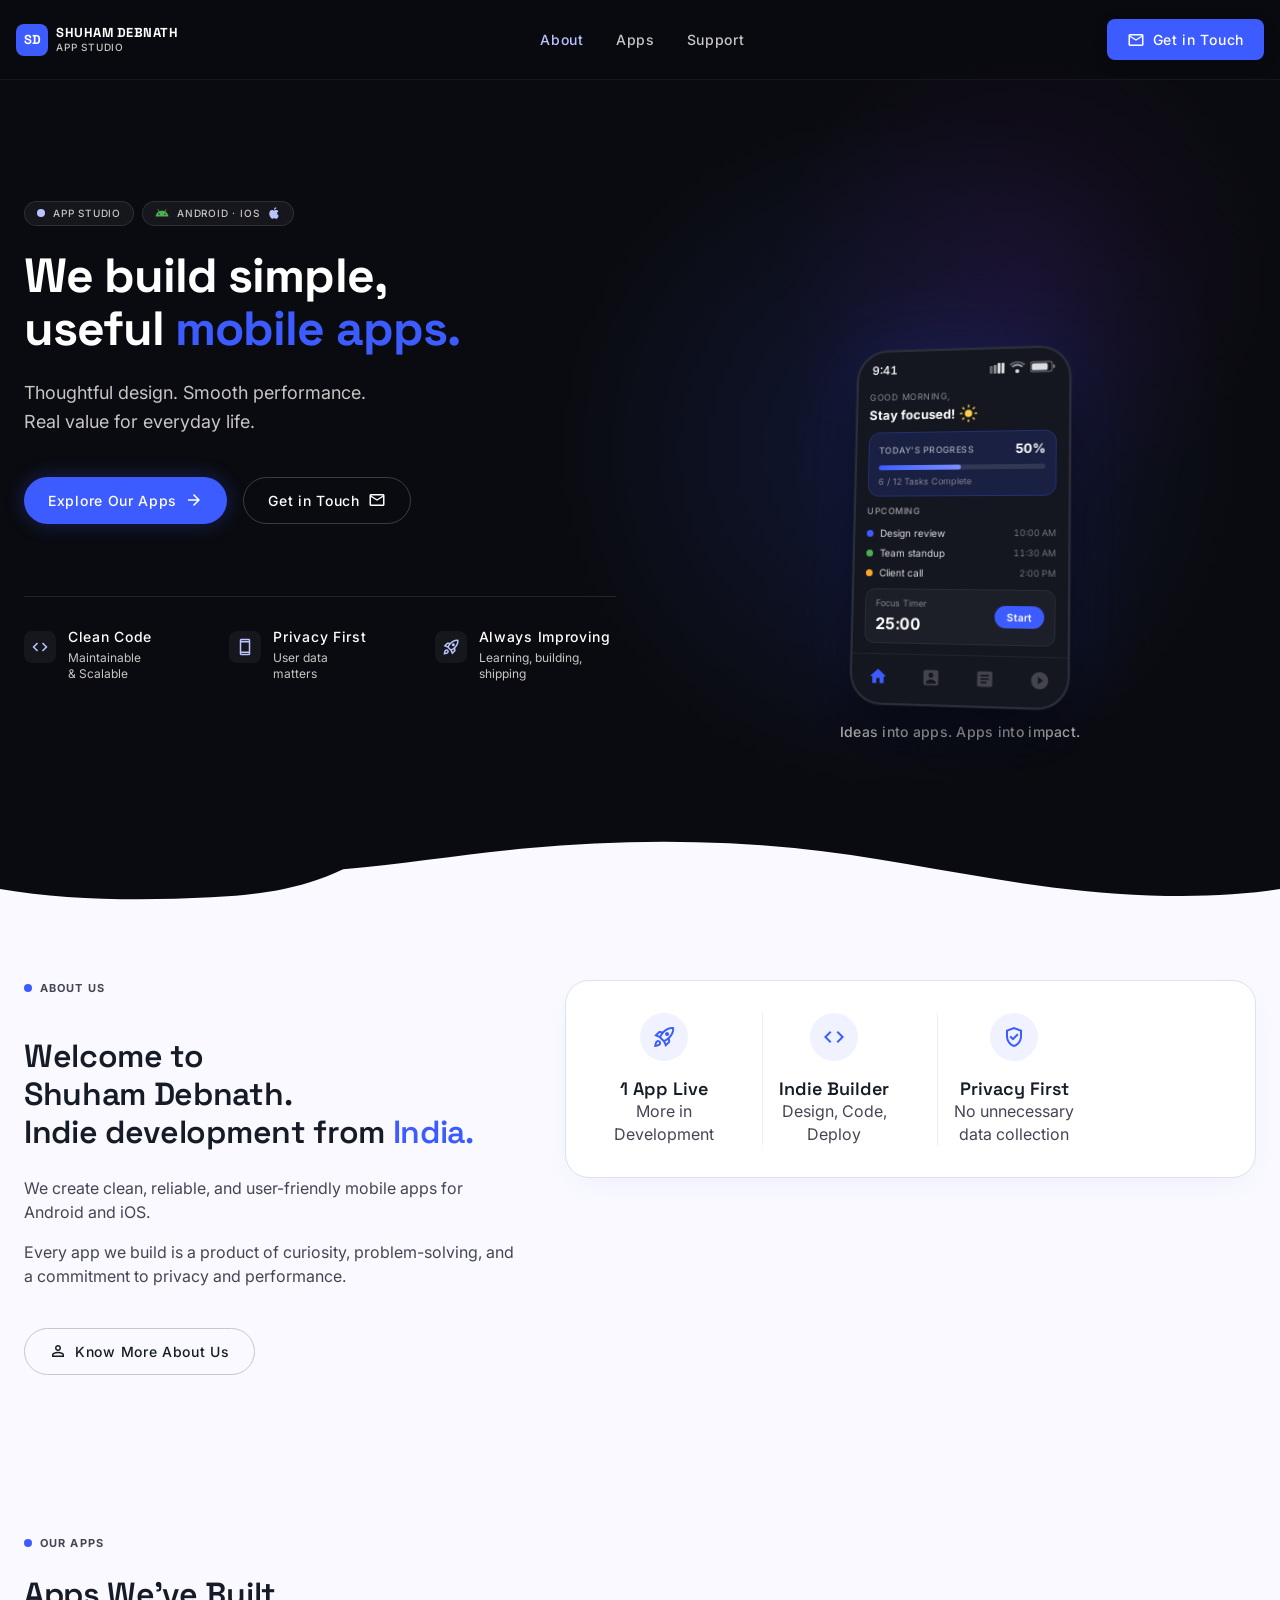
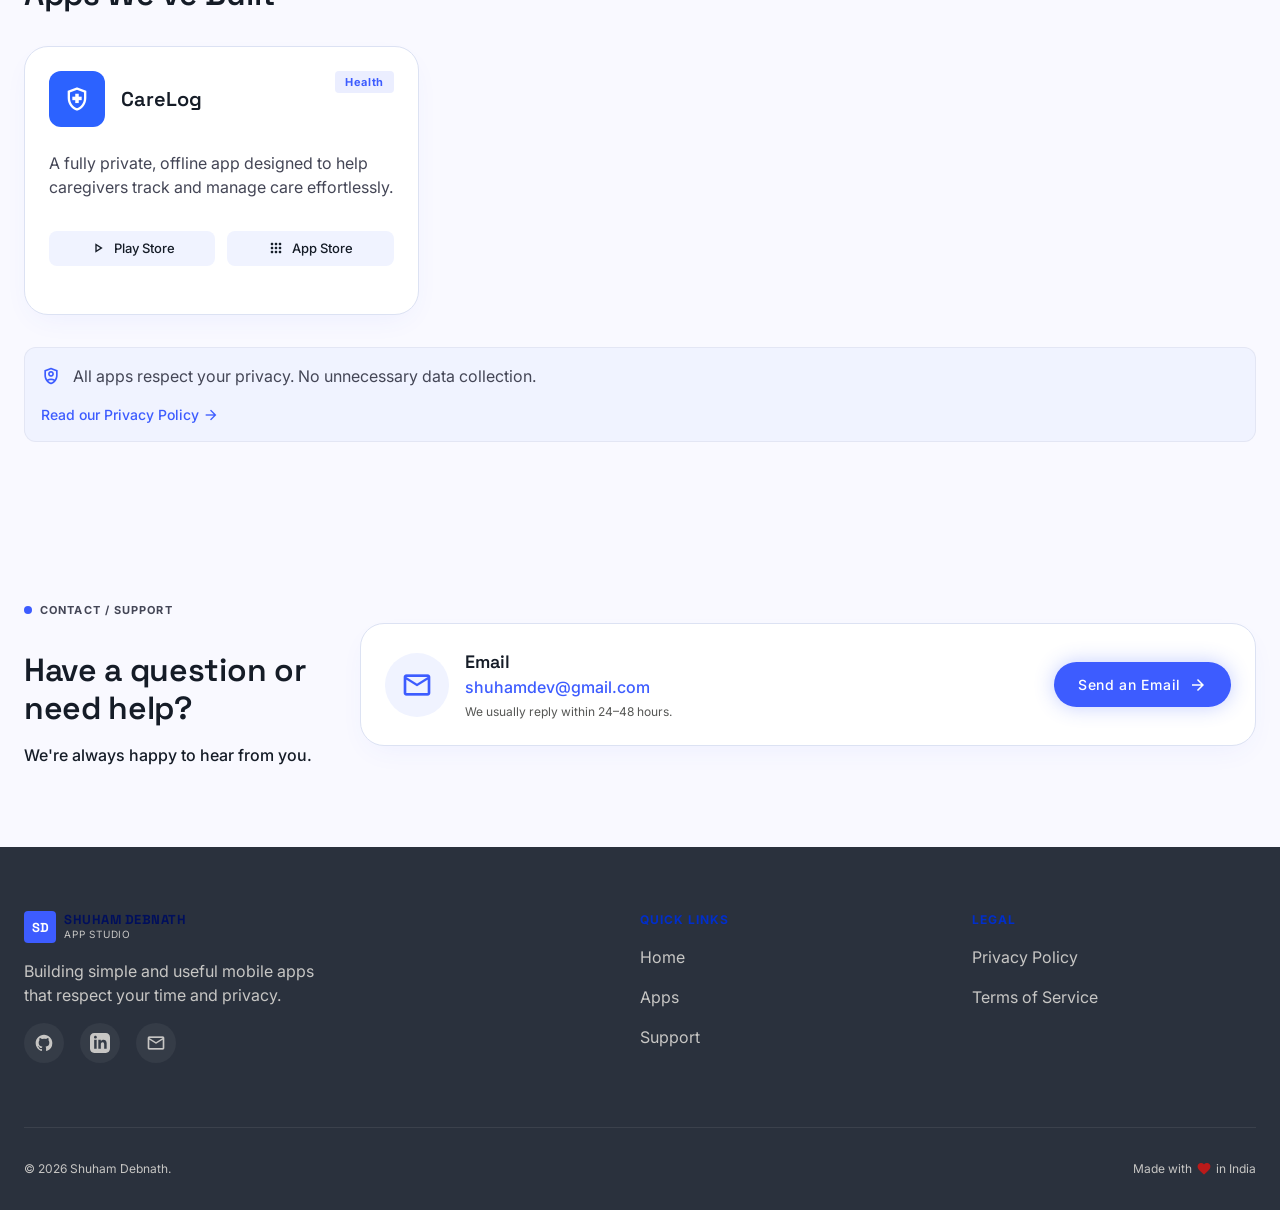
==== index.html @ 6821e61e "Complete portfolio rebuild with privacy and terms" ====
<!DOCTYPE html>
<html lang="en">
<head>
  <meta charset="UTF-8">
  <meta name="viewport" content="width=device-width, initial-scale=1.0">
  <title>Shuham Debnath — App Studio</title>
  <meta name="description" content="Shuham Debnath is an app development studio from India building simple, useful apps for Android and iOS. Privacy-first. Clean code.">
  <meta name="author" content="Shuham Debnath">
  <meta property="og:title" content="Shuham Debnath — App Studio">
  <meta property="og:description" content="Building simple, useful mobile apps that respect your time and privacy.">
  <meta property="og:type" content="website">
  <meta property="og:url" content="https://shuhamdebnath.in">
  <meta property="og:image" content="https://shuhamdebnath.in/assets/hero-phone.png">
  <meta name="theme-color" content="#0A0B10">
  <link rel="icon" type="image/svg+xml" href="favicon.svg">
  <link rel="stylesheet" href="styles.css">
</head>
<body>

  <!-- =====================================================
       TOP NAVIGATION
       ===================================================== -->
  <nav class="nav" id="site-nav" role="navigation" aria-label="Main navigation">
    <div class="nav__inner">

      <!-- Logo -->
      <a class="nav__logo" href="#" aria-label="Shuham Debnath – Home">
        <div class="nav__logo-badge" aria-hidden="true">SD</div>
        <div class="nav__logo-text">
          <span class="nav__logo-name">Shuham Debnath</span>
          <span class="nav__logo-role">App Studio</span>
        </div>
      </a>

      <!-- Desktop nav links -->
      <div class="nav__links" role="menubar">
        <a class="nav__link nav__link--active" href="#about" role="menuitem">About</a>
        <a class="nav__link" href="#apps" role="menuitem">Apps</a>
        <a class="nav__link" href="#contact" role="menuitem">Support</a>
      </div>

      <!-- Desktop CTA -->
      <a class="nav__cta" href="#contact" id="nav-cta">
        <span class="material-symbols-outlined" aria-hidden="true" style="font-size:18px;">mail</span>
        Get in Touch
      </a>

      <!-- Mobile hamburger -->
      <button class="nav__hamburger" id="hamburger-btn" aria-label="Open navigation menu" aria-expanded="false" aria-controls="mobile-nav">
        <span class="material-symbols-outlined" id="hamburger-icon" aria-hidden="true">menu</span>
      </button>

    </div>
  </nav>

  <!-- Mobile nav overlay -->
  <div class="mobile-nav" id="mobile-nav" role="dialog" aria-modal="true" aria-label="Mobile navigation">
    <a class="mobile-nav__link" href="#about" id="mnav-about">About</a>
    <a class="mobile-nav__link" href="#apps" id="mnav-apps">Apps</a>
    <a class="mobile-nav__link" href="#contact" id="mnav-support">Support</a>
    <a class="mobile-nav__cta" href="#contact" id="mnav-cta">Get in Touch</a>
  </div>


  <!-- =====================================================
       HERO SECTION
       ===================================================== -->
  <header class="hero" id="hero">
    <!-- Aurora background blobs -->
    <div class="hero__aurora" aria-hidden="true"></div>

    <div class="hero__inner container">

      <!-- Left: Text content -->
      <div class="hero__content fade-in-up">

        <!-- Badge pills -->
        <div class="hero__badges">
          <span class="hero__badge">
            <span class="hero__badge-dot" aria-hidden="true"></span>
            <span class="hero__badge-text">App Studio</span>
          </span>
          <span class="hero__badge">
            <span class="material-symbols-outlined" aria-hidden="true" style="font-size:14px; color:#4CAF50;">android</span>
            <span class="hero__badge-text">Android · iOS</span>
            <!-- Apple silhouette icon -->
            <svg aria-hidden="true" width="14" height="14" viewBox="0 0 24 24" fill="currentColor" style="color:var(--color-primary-fixed-dim); flex-shrink:0; display:block;">
              <path d="M18.71 19.5c-.83 1.24-1.71 2.45-3.05 2.47-1.34.03-1.77-.79-3.29-.79-1.53 0-2 .77-3.27.82-1.31.05-2.3-1.32-3.14-2.53C4.25 17 2.94 12.45 4.7 9.39c.87-1.52 2.43-2.48 4.12-2.51 1.28-.02 2.5.87 3.29.87.78 0 2.26-1.07 3.8-.91.65.03 2.47.26 3.64 1.98-.09.06-2.17 1.28-2.15 3.81.03 3.02 2.65 4.03 2.68 4.04-.03.07-.42 1.44-1.38 2.83M13 3.5c.73-.83 1.94-1.46 2.94-1.5.13 1.17-.34 2.35-1.04 3.19-.69.85-1.83 1.51-2.95 1.42-.15-1.15.41-2.35 1.05-3.11z"/>
            </svg>
          </span>
        </div>

        <!-- H1 -->
        <h1 class="hero__title">
          We build simple,<br>
          useful <span class="hero__title-accent">mobile apps.</span>
        </h1>

        <!-- Subtitle -->
        <p class="hero__subtitle">
          Thoughtful design. Smooth performance.<br>Real value for everyday life.
        </p>

        <!-- CTA buttons -->
        <div class="hero__ctas">
          <a class="btn btn-primary" href="#apps" id="hero-cta-apps">
            Explore Our Apps
            <span class="material-symbols-outlined" aria-hidden="true" style="font-size:18px;">arrow_forward</span>
          </a>
          <a class="btn btn-ghost" href="#contact" id="hero-cta-contact">
            Get in Touch
            <span class="material-symbols-outlined" aria-hidden="true" style="font-size:18px;">mail</span>
          </a>
        </div>

        <!-- Feature pills -->
        <div class="hero__features">
          <div class="hero__feature">
            <div class="hero__feature-icon" aria-hidden="true">
              <span class="material-symbols-outlined" style="font-size:18px;">code</span>
            </div>
            <div>
              <div class="hero__feature-label">Clean Code</div>
              <div class="hero__feature-desc">Maintainable<br>&amp; Scalable</div>
            </div>
          </div>
          <div class="hero__feature">
            <div class="hero__feature-icon" aria-hidden="true">
              <span class="material-symbols-outlined" style="font-size:18px;">smartphone</span>
            </div>
            <div>
              <div class="hero__feature-label">Privacy First</div>
              <div class="hero__feature-desc">User data<br>matters</div>
            </div>
          </div>
          <div class="hero__feature" aria-hidden="true" style="display:none;" id="feature-always-improving">
            <div class="hero__feature-icon">
              <span class="material-symbols-outlined" style="font-size:18px;">rocket_launch</span>
            </div>
            <div>
              <div class="hero__feature-label">Always Improving</div>
              <div class="hero__feature-desc">Learning, building,<br>shipping</div>
            </div>
          </div>
        </div>

      </div><!-- /hero__content -->

      <!-- Right: Phone mockup (HTML/CSS, no raster image) -->
      <div class="hero__visual fade-in-up" style="transition-delay:200ms;" aria-hidden="true">
        <div class="phone-frame" role="img" aria-label="App preview showing task tracking interface">
          <!-- Status bar -->
          <div class="phone-status">
            <span class="phone-status__time">9:41</span>
            <div class="phone-status__icons">
              <svg width="15" height="11" viewBox="0 0 15 11" fill="currentColor"><rect x="0" y="3" width="3" height="8" rx="1" opacity="0.4"/><rect x="4" y="2" width="3" height="9" rx="1" opacity="0.6"/><rect x="8" y="0" width="3" height="11" rx="1"/><rect x="12" y="0" width="3" height="11" rx="1"/></svg>
              <svg width="16" height="12" viewBox="0 0 16 12" fill="currentColor"><path d="M8 1.5C10.6 1.5 13 2.6 14.6 4.4L16 3C14 1.1 11.1 0 8 0S2 1.1 0 3l1.4 1.4C3 2.6 5.4 1.5 8 1.5z" opacity="0.4"/><path d="M8 4.5c1.7 0 3.2.7 4.3 1.8L13.7 5C12.2 3.5 10.2 2.5 8 2.5S3.8 3.5 2.3 5l1.4 1.3C4.8 5.2 6.3 4.5 8 4.5z" opacity="0.7"/><circle cx="8" cy="10" r="2"/></svg>
              <svg width="25" height="12" viewBox="0 0 25 12" fill="currentColor"><rect x="0" y="1" width="22" height="10" rx="2" stroke="currentColor" stroke-width="1" fill="none" opacity="0.5"/><rect x="1.5" y="2.5" width="16" height="7" rx="1.5" fill="currentColor"/><path d="M23 4v4a2 2 0 0 0 0-4z" opacity="0.5"/></svg>
            </div>
          </div>
          <!-- App content -->
          <div class="phone-content">
            <!-- Greeting -->
            <div class="phone-greeting">
              <span class="phone-greeting__sub">Good morning,</span>
              <div class="phone-greeting__main">
                <span>Stay focused!</span>
                <svg width="18" height="18" viewBox="0 0 24 24" fill="#FFD04B" aria-hidden="true"><circle cx="12" cy="12" r="5"/><path d="M12 1v2M12 21v2M4.22 4.22l1.42 1.42M18.36 18.36l1.42 1.42M1 12h2M21 12h2M4.22 19.78l1.42-1.42M18.36 5.64l1.42-1.42" stroke="#FFD04B" stroke-width="2" stroke-linecap="round"/></svg>
              </div>
            </div>
            <!-- Progress card -->
            <div class="phone-card">
              <div class="phone-card__row">
                <span class="phone-card__label">Today's Progress</span>
                <span class="phone-card__pct">50%</span>
              </div>
              <div class="phone-progress">
                <div class="phone-progress__fill"></div>
              </div>
              <div class="phone-card__sub">6 / 12 Tasks Complete</div>
            </div>
            <!-- Upcoming tasks -->
            <div class="phone-section-label">Upcoming</div>
            <div class="phone-tasks">
              <div class="phone-task">
                <span class="phone-task__dot" style="background:#3D5CFF;"></span>
                <span class="phone-task__name">Design review</span>
                <span class="phone-task__time">10:00 AM</span>
              </div>
              <div class="phone-task">
                <span class="phone-task__dot" style="background:#4CAF50;"></span>
                <span class="phone-task__name">Team standup</span>
                <span class="phone-task__time">11:30 AM</span>
              </div>
              <div class="phone-task">
                <span class="phone-task__dot" style="background:#FFA726;"></span>
                <span class="phone-task__name">Client call</span>
                <span class="phone-task__time">2:00 PM</span>
              </div>
            </div>
            <!-- Focus timer -->
            <div class="phone-timer">
              <div>
                <div class="phone-timer__label">Focus Timer</div>
                <div class="phone-timer__value">25:00</div>
              </div>
              <button class="phone-timer__btn" tabindex="-1">Start</button>
            </div>
          </div>
          <!-- Bottom nav -->
          <div class="phone-nav">
            <span class="phone-nav__icon phone-nav__icon--active">
              <svg width="20" height="20" viewBox="0 0 24 24" fill="currentColor"><path d="M10 20v-6h4v6h5v-8h3L12 3 2 12h3v8z"/></svg>
            </span>
            <span class="phone-nav__icon">
              <svg width="20" height="20" viewBox="0 0 24 24" fill="currentColor" opacity="0.5"><path d="M19 3H5a2 2 0 0 0-2 2v14a2 2 0 0 0 2 2h14a2 2 0 0 0 2-2V5a2 2 0 0 0-2-2zm-7 3a3 3 0 1 1 0 6 3 3 0 0 1 0-6zm6 13H6v-.75C6 16 9 14 12 14s6 2 6 3.25V19z"/></svg>
            </span>
            <span class="phone-nav__icon">
              <svg width="20" height="20" viewBox="0 0 24 24" fill="currentColor" opacity="0.5"><path d="M19 3H5c-1.1 0-2 .9-2 2v14c0 1.1.9 2 2 2h14c1.1 0 2-.9 2-2V5c0-1.1-.9-2-2-2zm-5 14H7v-2h7v2zm3-4H7v-2h10v2zm0-4H7V7h10v2z"/></svg>
            </span>
            <span class="phone-nav__icon">
              <svg width="20" height="20" viewBox="0 0 24 24" fill="currentColor" opacity="0.5"><path d="M12 2C6.48 2 2 6.48 2 12s4.48 10 10 10 10-4.48 10-10S17.52 2 12 2zm-2 14.5v-9l6 4.5-6 4.5z"/></svg>
            </span>
          </div>
        </div>
        <!-- Plain caption -->
        <p class="hero__caption">Ideas into apps. Apps into impact.</p>
      </div>

    </div><!-- /hero__inner -->

    <!-- Wave curve transition to main -->
    <div class="section-curve" aria-hidden="true">
      <svg preserveAspectRatio="none" viewBox="0 0 1200 120" xmlns="http://www.w3.org/2000/svg">
        <path class="shape-fill" d="M321.39,56.44c58-10.79,114.16-30.13,172-41.86,82.39-16.72,168.19-17.73,250.45-.39C823.78,31,906.67,72,985.66,92.83c70.05,18.48,146.53,26.09,214.34,3V120H0V95.8C59.71,118.08,130.83,119.93,197.87,112.5C238.45,108.06,279.7,98.92,321.39,56.44Z"/>
      </svg>
    </div>

  </header><!-- /hero -->


  <!-- =====================================================
       MAIN CONTENT
       ===================================================== -->
  <main>

    <!-- =================================================
         ABOUT SECTION
         ================================================= -->
    <section class="about section" id="about" aria-labelledby="about-heading">
      <div class="container">
        <div class="about__grid">

          <!-- Copy -->
          <div class="about__copy fade-in-up">
            <div class="section-label">
              <span class="section-label__dot" aria-hidden="true"></span>
              <span class="section-label__text">About Us</span>
            </div>
            <h2 class="about__title" id="about-heading">
              Welcome to<br>
              Shuham Debnath.<br>
              Indie development from <span class="about__title-accent">India.</span>
            </h2>
            <div class="about__body">
              <p>We create clean, reliable, and user-friendly mobile apps for Android and iOS.</p>
              <p>Every app we build is a product of curiosity, problem-solving, and a commitment to privacy and performance.</p>
            </div>
            <details class="about__more" id="about-learn-more">
              <summary class="btn btn-outline" style="width:fit-content; margin-top:var(--space-2); list-style:none; cursor:pointer;">
                <span class="material-symbols-outlined" aria-hidden="true" style="font-size:18px;">person</span>
                Know More About Us
              </summary>
              <div class="about__more-body">
                <p>We are a passionate team dedicated to building tools that make everyday life simpler and more organised. We take a privacy-first approach — every app we ship stores its data locally on your device unless there's a compelling reason to do otherwise.</p>
                <p>When we're not coding, we're exploring new app ideas, learning about design systems, and figuring out how to make complex things feel effortless. CareLog is our first published app, and it's just the start.</p>
              </div>
            </details>
          </div>

          <!-- Stats card -->
          <div class="fade-in-up" style="transition-delay:150ms;">
            <div class="stats-card">
              <div class="stats-grid fade-stagger">

                <div class="stat-item">
                  <div class="stat-icon">
                    <span class="material-symbols-outlined" aria-hidden="true" style="font-size:24px;">rocket_launch</span>
                  </div>
                  <div>
                    <div class="stat-title">1 App Live</div>
                    <div class="stat-desc">More in<br>Development</div>
                  </div>
                </div>

                <div class="stat-item">
                  <div class="stat-icon">
                    <span class="material-symbols-outlined" aria-hidden="true" style="font-size:24px;">code</span>
                  </div>
                  <div>
                    <div class="stat-title">Indie Builder</div>
                    <div class="stat-desc">Design, Code,<br>Deploy</div>
                  </div>
                </div>

                <div class="stat-item">
                  <div class="stat-icon">
                    <span class="material-symbols-outlined" aria-hidden="true" style="font-size:24px;">verified_user</span>
                  </div>
                  <div>
                    <div class="stat-title">Privacy First</div>
                    <div class="stat-desc">No unnecessary<br>data collection</div>
                  </div>
                </div>

              </div><!-- /stats-grid -->
            </div><!-- /stats-card -->
          </div>

        </div><!-- /about__grid -->
      </div>
    </section>


    <!-- =================================================
         APPS SECTION
         ================================================= -->
    <section class="apps section" id="apps" aria-labelledby="apps-heading">
      <div class="container">

        <div class="apps__header">
          <div class="section-label">
            <span class="section-label__dot" aria-hidden="true"></span>
            <span class="section-label__text">Our Apps</span>
          </div>
          <div class="apps__header-row">
            <h2 class="apps__title" id="apps-heading">Apps We've Built</h2>
          </div>
        </div>

        <!-- App cards grid -->
        <div class="apps__grid fade-stagger">

          <!-- App Card 1: CareLog -->
          <article class="app-card fade-in-up" id="card-carelog">
            <div class="app-card__header">
              <div class="app-card__identity">
                <div class="app-card__icon" style="background:#2C62FF;" aria-hidden="true">
                  <span class="material-symbols-outlined" style="font-size:28px;">health_and_safety</span>
                </div>
                <h3 class="app-card__name">CareLog</h3>
              </div>
              <span class="app-card__badge" style="background:rgba(61,92,255,0.10); color:var(--color-primary-container);">Health</span>
            </div>
            <p class="app-card__desc">
              A fully private, offline app designed to help caregivers track and manage care effortlessly.
            </p>
            <div class="app-card__stores">
              <a class="store-btn" id="carelog-playstore" href="https://play.google.com/store/apps/details?id=com.shuham.carelog" target="_blank" aria-label="CareLog on Play Store">
                <span class="material-symbols-outlined" aria-hidden="true" style="font-size:16px;">play_arrow</span>
                Play Store
              </a>
              <a class="store-btn" id="carelog-appstore" href="https://apps.apple.com/in/app/carelog-caregiver-tracker/id6770110574" target="_blank" aria-label="CareLog on App Store">
                <span class="material-symbols-outlined" aria-hidden="true" style="font-size:16px;">apps</span>
                App Store
              </a>
            </div>
          </article>

        </div><!-- /apps__grid -->

        <!-- Privacy banner -->
        <div class="privacy-banner fade-in-up">
          <div class="privacy-banner__text">
            <span class="material-symbols-outlined" aria-hidden="true" style="color:var(--color-primary-container); font-size:20px; flex-shrink:0;">shield_person</span>
            <span>All apps respect your privacy. No unnecessary data collection.</span>
          </div>
          <a class="privacy-banner__link" href="privacy.html" id="privacy-banner-link">
            Read our Privacy Policy
            <span class="material-symbols-outlined" aria-hidden="true" style="font-size:16px;">arrow_forward</span>
          </a>
        </div>

      </div>
    </section>


    <!-- =================================================
         CONTACT SECTION
         ================================================= -->
    <section class="contact section" id="contact" aria-labelledby="contact-heading">
      <div class="container">
        <div class="contact__grid">

          <!-- Copy -->
          <div class="contact__copy fade-in-up">
            <div class="section-label">
              <span class="section-label__dot" aria-hidden="true"></span>
              <span class="section-label__text">Contact / Support</span>
            </div>
            <h2 class="contact__title" id="contact-heading">
              Have a question or<br>need help?
            </h2>
            <p class="contact__subtitle">We're always happy to hear from you.</p>
          </div>

          <!-- Contact card -->
          <div class="fade-in-up" style="transition-delay:100ms; flex:1;">
            <div class="contact__card">
              <div class="contact__email-block">
                <div class="contact__email-icon" aria-hidden="true">
                  <span class="material-symbols-outlined" style="font-size:32px;">mail</span>
                </div>
                <div>
                  <div class="contact__email-label">Email</div>
                  <a class="contact__email-addr" href="mailto:shuhamdev@gmail.com" id="contact-email-link">shuhamdev@gmail.com</a>
                  <div class="contact__email-note">We usually reply within 24–48 hours.</div>
                </div>
              </div>
              <a class="btn btn-primary" href="mailto:shuhamdev@gmail.com" id="contact-send-email" style="white-space:nowrap;">
                Send an Email
                <span class="material-symbols-outlined" aria-hidden="true" style="font-size:18px;">arrow_forward</span>
              </a>
            </div>
          </div>

        </div><!-- /contact__grid -->
      </div>
    </section>

  </main>


  <!-- =====================================================
       FOOTER
       ===================================================== -->
  <footer class="footer" role="contentinfo">
    <div class="container">

      <div class="footer__main">

        <!-- Brand column -->
        <div class="footer__brand">
          <a class="footer__logo" href="#" aria-label="Shuham Debnath – Home">
            <div class="footer__logo-badge" aria-hidden="true">SD</div>
            <div>
              <div class="footer__logo-name">Shuham Debnath</div>
              <div class="footer__logo-role">App Studio</div>
            </div>
          </a>
          <p class="footer__tagline">
            Building simple and useful mobile apps that respect your time and privacy.
          </p>
          <div class="footer__socials">
            <a class="social-icon" href="https://github.com/ShuhamDebnath" target="_blank" id="footer-github" aria-label="GitHub">
              <svg aria-hidden="true" width="20" height="20" fill="currentColor" viewBox="0 0 24 24">
                <path fill-rule="evenodd" clip-rule="evenodd" d="M12 2C6.477 2 2 6.484 2 12.017c0 4.425 2.865 8.18 6.839 9.504.5.092.682-.217.682-.483 0-.237-.008-.868-.013-1.703-2.782.605-3.369-1.343-3.369-1.343-.454-1.158-1.11-1.466-1.11-1.466-.908-.62.069-.608.069-.608 1.003.07 1.531 1.032 1.531 1.032.892 1.53 2.341 1.088 2.91.832.092-.647.35-1.088.636-1.338-2.22-.253-4.555-1.113-4.555-4.951 0-1.093.39-1.988 1.029-2.688-.103-.253-.446-1.272.098-2.65 0 0 .84-.27 2.75 1.026A9.564 9.564 0 0112 6.844c.85.004 1.705.115 2.504.337 1.909-1.296 2.747-1.027 2.747-1.027.546 1.379.202 2.398.1 2.651.64.7 1.028 1.595 1.028 2.688 0 3.848-2.339 4.695-4.566 4.943.359.309.678.92.678 1.855 0 1.338-.012 2.419-.012 2.747 0 .268.18.58.688.482A10.019 10.019 0 0022 12.017C22 6.484 17.522 2 12 2z"/>
              </svg>
            </a>
            <a class="social-icon" href="https://www.linkedin.com/in/shuham-debnath-74970a292/" target="_blank" id="footer-linkedin" aria-label="LinkedIn">
              <svg aria-hidden="true" width="20" height="20" fill="currentColor" viewBox="0 0 24 24">
                <path fill-rule="evenodd" clip-rule="evenodd" d="M19 0h-14c-2.761 0-5 2.239-5 5v14c0 2.761 2.239 5 5 5h14c2.762 0 5-2.239 5-5v-14c0-2.761-2.238-5-5-5zm-11 19h-3v-11h3v11zm-1.5-12.268c-.966 0-1.75-.79-1.75-1.764s.784-1.764 1.75-1.764 1.75.79 1.75 1.764-.783 1.764-1.75 1.764zm13.5 12.268h-3v-5.604c0-3.368-4-3.113-4 0v5.604h-3v-11h3v1.765c1.396-2.586 7-2.777 7 2.476v6.759z"/>
              </svg>
            </a>
            <a class="social-icon" href="mailto:shuhamdev@gmail.com" id="footer-email" aria-label="Email Shuham">
              <span class="material-symbols-outlined" aria-hidden="true" style="font-size:20px;">mail</span>
            </a>
          </div>
        </div>

        <!-- Quick Links -->
        <nav aria-label="Quick links">
          <div class="footer__col-title">Quick Links</div>
          <div class="footer__links">
            <a class="footer__link" href="#" id="footer-home">Home</a>
            <a class="footer__link" href="#apps" id="footer-apps">Apps</a>
            <a class="footer__link" href="#contact" id="footer-support">Support</a>
          </div>
        </nav>

        <!-- Legal -->
        <nav aria-label="Legal links">
          <div class="footer__col-title">Legal</div>
          <div class="footer__links">
            <a class="footer__link" href="privacy.html" id="footer-privacy">Privacy Policy</a>
            <a class="footer__link" href="terms.html" id="footer-terms">Terms of Service</a>
          </div>
        </nav>

      </div><!-- /footer__main -->

      <!-- Footer bottom bar -->
      <div class="footer__bottom">
        <p class="footer__copyright">© <span id="copyright-year"></span> Shuham Debnath.</p>
        <p class="footer__made-with">
          Made with
          <span class="footer__heart material-symbols-outlined" aria-hidden="true" style="font-size:16px; font-variation-settings:'FILL' 1;">favorite</span>
          in India
        </p>
      </div>

    </div><!-- /container -->
  </footer>

  <script src="script.js"></script>
</body>
</html>
---- styles.css ----
/* ============================================================
   SHUHAM DEBNATH — DEVELOPER WEBSITE
   styles.css  |  Single-source design system
   
   LAYER ORDER:
   1. Google Fonts Import
   2. :root — Design Tokens (SINGLE SOURCE OF TRUTH)
   3. CSS Reset & Base
   4. Base Typography
   5. Layout Utilities
   6. Navigation Component
   7. Hero Section
   8. Section Curve
   9. About Section
   10. Apps Section
   11. Contact Section
   12. Footer
   13. Legal Pages (Privacy & Terms shared styles)
   14. Animations & Keyframes
   15. Scroll-reveal utility
   16. Media Queries (tablet ≥768px, desktop ≥1024px)
   17. prefers-reduced-motion overrides
   ============================================================ */

/* ============================================================
   1. GOOGLE FONTS IMPORT
   ============================================================ */
@import url('https://fonts.googleapis.com/css2?family=Space+Grotesk:wght@400;500;600;700&family=Inter:wght@400;500;600;700&display=swap');
@import url('https://fonts.googleapis.com/css2?family=Material+Symbols+Outlined:opsz,wght,FILL,GRAD@20..48,100..700,0..1,-50..200&display=swap');

/* ============================================================
   2. DESIGN TOKENS — SINGLE SOURCE OF TRUTH
   Edit ONLY this block to retheme the entire site.
   ============================================================ */
:root {
  /* --- Primary colors --- */
  --color-primary:                  #183FE6;
  --color-primary-container:        #3D5CFF;
  --color-on-primary:               #FFFFFF;
  --color-on-primary-container:     #F3F2FF;
  --color-primary-fixed:            #DEE0FF;
  --color-primary-fixed-dim:        #BAC3FF;
  --color-on-primary-fixed:         #000F5C;
  --color-on-primary-fixed-variant: #002ECB;
  --color-inverse-primary:          #BAC3FF;

  /* --- Surface colors --- */
  --color-surface:                  #F9F9FF;
  --color-surface-bright:           #F9F9FF;
  --color-surface-dim:              #D3DAEA;
  --color-surface-container-lowest: #FFFFFF;
  --color-surface-container-low:    #F0F3FF;
  --color-surface-container:        #E7EEFE;
  --color-surface-container-high:   #E2E8F8;
  --color-surface-container-highest:#DCE2F3;
  --color-surface-variant:          #DCE2F3;

  /* --- On-surface colors --- */
  --color-on-surface:               #151C27;
  --color-on-surface-variant:       #444656;
  --color-background:               #F9F9FF;
  --color-on-background:            #151C27;

  /* --- Inverse --- */
  --color-inverse-surface:          #2A313D;
  --color-inverse-on-surface:       #EBF1FF;

  /* --- Secondary --- */
  --color-secondary:                #5E5E64;
  --color-on-secondary:             #FFFFFF;
  --color-secondary-container:      #E3E1E9;
  --color-on-secondary-container:   #64646A;
  --color-secondary-fixed:          #E3E1E9;
  --color-secondary-fixed-dim:      #C7C6CD;
  --color-on-secondary-fixed:       #1A1B21;
  --color-on-secondary-fixed-variant:#46464C;

  /* --- Tertiary / neutral accents --- */
  --color-tertiary:                 #565755;
  --color-on-tertiary:              #FFFFFF;
  --color-tertiary-container:       #6F6F6D;
  --color-on-tertiary-container:    #F4F3F0;
  --color-tertiary-fixed:           #E3E2DF;
  --color-tertiary-fixed-dim:       #C7C6C4;
  --color-on-tertiary-fixed:        #1B1C1A;
  --color-on-tertiary-fixed-variant:#464745;

  /* --- Outline & error --- */
  --color-outline:                  #747687;
  --color-outline-variant:          #C4C5D9;
  --color-error:                    #BA1A1A;
  --color-on-error:                 #FFFFFF;
  --color-error-container:          #FFDAD6;
  --color-on-error-container:       #93000A;

  /* --- Surface tint & hero bg --- */
  --color-surface-tint:             #2648EE;
  --color-hero-bg:                  #0A0B10;

  /* --- Aurora accent colors --- */
  --aurora-indigo:                  rgba(61, 92, 255, 0.15);
  --aurora-violet:                  rgba(138, 43, 226, 0.10);
  --aurora-indigo-strong:           rgba(61, 92, 255, 0.20);

  /* --- Typography --- */
  --font-display:   'Space Grotesk', system-ui, sans-serif;
  --font-body:      'Inter', system-ui, sans-serif;

  --text-size-headline-xl:        48px;
  --text-size-headline-xl-mobile: 36px;
  --text-size-headline-lg:        32px;
  --text-size-headline-md:        24px;
  --text-size-body-lg:            18px;
  --text-size-body-md:            16px;
  --text-size-label-sm:           14px;

  --text-lh-headline-xl:     1.1;
  --text-lh-headline-lg:     1.2;
  --text-lh-headline-md:     1.3;
  --text-lh-body-lg:         1.6;
  --text-lh-body-md:         1.5;
  --text-lh-label-sm:        1.2;

  --text-ls-headline-xl:  -0.02em;
  --text-ls-headline-lg:  -0.01em;
  --text-ls-label-sm:      0.05em;

  /* --- Spacing (8px base rhythm) --- */
  --space-1:   4px;
  --space-2:   8px;
  --space-3:  12px;
  --space-4:  16px;
  --space-5:  20px;
  --space-6:  24px;
  --space-8:  32px;
  --space-10: 40px;
  --space-12: 48px;
  --space-16: 64px;
  --space-20: 80px;
  --space-24: 96px;
  --space-32: 128px;

  --container-max:    1280px;
  --gutter:           24px;
  --margin-mobile:    16px;
  --section-padding:  80px;
  --nav-height:       80px;
  --nav-height-mobile:64px;

  /* --- Border radii --- */
  --radius-sm:    4px;
  --radius-base:  8px;
  --radius-md:   12px;
  --radius-lg:   16px;
  --radius-xl:   24px;
  --radius-2xl:  32px;
  --radius-full: 9999px;

  /* --- Shadows --- */
  --shadow-card:        0 10px 30px -10px rgba(61, 92, 255, 0.08);
  --shadow-card-hover:  0 20px 40px -10px rgba(61, 92, 255, 0.14);
  --shadow-button-glow: 0 0 20px rgba(61, 92, 255, 0.30);
  --shadow-button-chip: 0 4px 12px rgba(61, 92, 255, 0.20);
  --shadow-nav:         0 1px 0 rgba(255, 255, 255, 0.05);
  --shadow-md:          0 4px 16px rgba(0, 0, 0, 0.12);

  /* --- Transitions --- */
  --transition-fast:   0.15s ease;
  --transition-base:   0.25s ease;
  --transition-slow:   0.4s ease;
}

/* ============================================================
   3. CSS RESET & BASE
   ============================================================ */
*,
*::before,
*::after {
  box-sizing: border-box;
  margin: 0;
  padding: 0;
}

html {
  scroll-behavior: smooth;
  -webkit-text-size-adjust: 100%;
}

body {
  background-color: var(--color-background);
  color: var(--color-on-surface);
  font-family: var(--font-body);
  font-size: var(--text-size-body-md);
  line-height: var(--text-lh-body-md);
  -webkit-font-smoothing: antialiased;
  -moz-osx-font-smoothing: grayscale;
  overflow-x: hidden;
}

img,
video {
  max-width: 100%;
  height: auto;
  display: block;
}

a {
  color: inherit;
  text-decoration: none;
}

button {
  background: none;
  border: none;
  cursor: pointer;
  font-family: inherit;
}

ul,
ol {
  list-style: none;
}

/* Material Symbols baseline alignment */
.material-symbols-outlined {
  font-family: 'Material Symbols Outlined';
  font-weight: normal;
  font-style: normal;
  line-height: 1;
  letter-spacing: normal;
  text-transform: none;
  display: inline-block;
  white-space: nowrap;
  word-wrap: normal;
  direction: ltr;
  vertical-align: middle;
  -webkit-font-smoothing: antialiased;
  font-variation-settings: 'FILL' 0, 'wght' 400, 'GRAD' 0, 'opsz' 24;
}

/* ============================================================
   4. BASE TYPOGRAPHY
   ============================================================ */
h1, h2, h3, h4, h5, h6 {
  font-family: var(--font-display);
}

.headline-xl {
  font-family: var(--font-display);
  font-size: var(--text-size-headline-xl-mobile); /* mobile-first */
  font-weight: 700;
  line-height: var(--text-lh-headline-xl);
}

.headline-lg {
  font-family: var(--font-display);
  font-size: var(--text-size-headline-lg);
  font-weight: 600;
  line-height: var(--text-lh-headline-lg);
  letter-spacing: var(--text-ls-headline-lg);
}

.headline-md {
  font-family: var(--font-display);
  font-size: var(--text-size-headline-md);
  font-weight: 600;
  line-height: var(--text-lh-headline-md);
}

.body-lg {
  font-family: var(--font-body);
  font-size: var(--text-size-body-lg);
  font-weight: 400;
  line-height: var(--text-lh-body-lg);
}

.body-md {
  font-family: var(--font-body);
  font-size: var(--text-size-body-md);
  font-weight: 400;
  line-height: var(--text-lh-body-md);
}

.label-sm {
  font-family: var(--font-body);
  font-size: var(--text-size-label-sm);
  font-weight: 500;
  line-height: var(--text-lh-label-sm);
  letter-spacing: var(--text-ls-label-sm);
}

/* ============================================================
   5. LAYOUT UTILITIES
   ============================================================ */
.container {
  max-width: var(--container-max);
  margin-inline: auto;
  padding-inline: var(--margin-mobile);
}

.section {
  padding-block: var(--section-padding);
}

/* ============================================================
   6. NAVIGATION COMPONENT
   ============================================================ */
.nav {
  position: fixed;
  top: 0;
  left: 0;
  right: 0;
  z-index: 100;
  height: var(--nav-height-mobile);
  background: rgba(10, 11, 16, 0.75);
  backdrop-filter: blur(12px);
  -webkit-backdrop-filter: blur(12px);
  border-bottom: 1px solid rgba(255, 255, 255, 0.05);
  transition: transform var(--transition-base), box-shadow var(--transition-base);
  will-change: transform;
}

.nav.nav--hidden {
  transform: translateY(-100%);
}

.nav.nav--scrolled {
  box-shadow: 0 4px 24px rgba(0, 0, 0, 0.3);
}

.nav__inner {
  display: flex;
  align-items: center;
  justify-content: space-between;
  height: 100%;
  max-width: var(--container-max);
  margin-inline: auto;
  padding-inline: var(--margin-mobile);
}

/* Logo */
.nav__logo {
  display: flex;
  align-items: center;
  gap: var(--space-2);
  flex-shrink: 0;
}

.nav__logo-badge {
  width: 32px;
  height: 32px;
  border-radius: var(--radius-base);
  background: var(--color-primary-container);
  display: flex;
  align-items: center;
  justify-content: center;
  color: var(--color-on-primary);
  font-family: var(--font-display);
  font-size: 13px;
  font-weight: 700;
  transition: background var(--transition-fast);
  flex-shrink: 0;
}

.nav__logo:hover .nav__logo-badge {
  background: var(--color-primary);
}

.nav__logo-text {
  display: flex;
  flex-direction: column;
}

.nav__logo-name {
  font-family: var(--font-display);
  font-size: 13px;
  font-weight: 700;
  color: var(--color-on-primary);
  text-transform: uppercase;
  letter-spacing: 0.04em;
  line-height: 1.1;
}

.nav__logo-role {
  font-family: var(--font-body);
  font-size: 10px;
  font-weight: 500;
  color: var(--color-tertiary-fixed-dim);
  text-transform: uppercase;
  letter-spacing: 0.08em;
  line-height: 1.2;
}

/* Desktop nav links */
.nav__links {
  display: none;
  align-items: center;
  gap: var(--space-8);
}

.nav__link {
  font-size: var(--text-size-label-sm);
  font-weight: 500;
  letter-spacing: var(--text-ls-label-sm);
  color: var(--color-tertiary-fixed-dim);
  transition: color var(--transition-fast);
}

.nav__link:hover,
.nav__link--active {
  color: var(--color-primary-fixed-dim);
}

/* CTA button in nav */
.nav__cta {
  display: none;
  align-items: center;
  gap: var(--space-2);
  background: var(--color-primary-container);
  color: var(--color-on-primary);
  padding: 10px 20px;
  border-radius: var(--radius-base);
  font-size: var(--text-size-label-sm);
  font-weight: 500;
  letter-spacing: var(--text-ls-label-sm);
  transition: background var(--transition-fast), transform var(--transition-fast), box-shadow var(--transition-fast);
  box-shadow: var(--shadow-md);
}

.nav__cta:hover {
  background: var(--color-primary);
  transform: scale(0.97);
}

/* Hamburger button */
.nav__hamburger {
  display: flex;
  align-items: center;
  justify-content: center;
  color: var(--color-on-primary);
  width: 40px;
  height: 40px;
  border-radius: var(--radius-base);
  transition: background var(--transition-fast);
}

.nav__hamburger:hover {
  background: rgba(255,255,255,0.08);
}

/* Mobile nav overlay */
.mobile-nav {
  position: fixed;
  top: var(--nav-height-mobile);
  left: 0;
  right: 0;
  z-index: 99;
  background: var(--color-inverse-surface);
  border-top: 1px solid rgba(255,255,255,0.08);
  flex-direction: column;
  padding: var(--space-4) var(--margin-mobile);
  display: flex;
  box-shadow: 0 8px 24px rgba(0,0,0,0.4);
  
  /* Slide down animation */
  visibility: hidden;
  opacity: 0;
  transform: translateY(-10px);
  transition: opacity 0.3s ease, transform 0.3s ease, visibility 0.3s;
  pointer-events: none;
}

.mobile-nav.is-open {
  visibility: visible;
  opacity: 1;
  transform: translateY(0);
  pointer-events: auto;
}

.mobile-nav__link {
  padding: var(--space-3) 0;
  font-size: var(--text-size-label-sm);
  font-weight: 500;
  letter-spacing: var(--text-ls-label-sm);
  color: var(--color-on-secondary-fixed-variant);
  border-bottom: 1px solid rgba(255,255,255,0.06);
  transition: color var(--transition-fast);
}

.mobile-nav__link:hover {
  color: var(--color-on-primary);
}

.mobile-nav__cta {
  margin-top: var(--space-4);
  display: block;
  text-align: center;
  background: var(--color-primary-container);
  color: var(--color-on-primary);
  padding: var(--space-3) var(--space-6);
  border-radius: var(--radius-xl);
  font-size: var(--text-size-label-sm);
  font-weight: 500;
  letter-spacing: var(--text-ls-label-sm);
  box-shadow: var(--shadow-button-chip);
}

/* ============================================================
   7. HERO SECTION
   ============================================================ */
.hero {
  background-color: var(--color-hero-bg);
  position: relative;
  overflow: hidden;
  min-height: 100svh;
  display: flex;
  flex-direction: column;
  justify-content: center;
  padding-top: var(--nav-height-mobile);
}

/* Aurora blobs (CSS, no WebGL) */
.hero__aurora {
  position: absolute;
  inset: 0;
  pointer-events: none;
  z-index: 0;
}

.hero__aurora::before {
  content: '';
  position: absolute;
  top: 50%;
  left: 70%;
  width: min(700px, 80vw);
  height: min(700px, 80vw);
  background: radial-gradient(circle, var(--aurora-indigo) 0%, transparent 70%);
  transform: translate(-50%, -50%);
  border-radius: 50%;
  animation: aurora-drift-1 10s ease-in-out infinite alternate;
}

.hero__aurora::after {
  content: '';
  position: absolute;
  top: 30%;
  left: 80%;
  width: min(500px, 60vw);
  height: min(500px, 60vw);
  background: radial-gradient(circle, var(--aurora-violet) 0%, transparent 70%);
  transform: translate(-50%, -50%);
  border-radius: 50%;
  animation: aurora-drift-2 13s ease-in-out infinite alternate-reverse;
}

.hero__inner {
  position: relative;
  z-index: 1;
  max-width: var(--container-max);
  margin-inline: auto;
  padding-inline: var(--margin-mobile);
  padding-bottom: var(--space-24);
  width: 100%;
  display: flex;
  flex-direction: column;
  gap: var(--space-8);
}

/* Hero content */
.hero__content {
  display: flex;
  flex-direction: column;
  gap: var(--space-6);
}

/* Badge pills row */
.hero__badges {
  display: flex;
  flex-wrap: wrap;
  gap: var(--space-2);
}

.hero__badge {
  display: inline-flex;
  align-items: center;
  gap: var(--space-2);
  background: rgba(255, 255, 255, 0.05);
  border: 1px solid rgba(255, 255, 255, 0.10);
  border-radius: var(--radius-full);
  padding: var(--space-1) var(--space-3);
}

.hero__badge-dot {
  width: 8px;
  height: 8px;
  border-radius: 50%;
  background: var(--color-primary-fixed-dim);
  animation: pulse-dot 2s ease-in-out infinite;
}

.hero__badge-text {
  font-size: 10px;
  font-weight: 500;
  letter-spacing: 0.08em;
  text-transform: uppercase;
  color: var(--color-tertiary-fixed-dim);
}

/* H1 hero */
.hero__title {
  font-family: var(--font-display);
  font-size: clamp(var(--text-size-headline-xl-mobile), 6vw + 1rem, var(--text-size-headline-xl));
  font-weight: 700;
  line-height: var(--text-lh-headline-xl);
  color: var(--color-on-primary);
}

.hero__title-accent {
  color: var(--color-primary-container);
}

.hero__subtitle {
  font-size: var(--text-size-body-lg);
  line-height: var(--text-lh-body-lg);
  color: var(--color-tertiary-fixed-dim);
  max-width: 480px;
}

/* Hero CTA buttons */
.hero__ctas {
  display: flex;
  flex-direction: column;
  gap: var(--space-4);
  margin-top: var(--space-4);
}

.btn {
  display: inline-flex;
  align-items: center;
  justify-content: center;
  gap: var(--space-2);
  font-family: var(--font-body);
  font-size: var(--text-size-label-sm);
  font-weight: 500;
  letter-spacing: var(--text-ls-label-sm);
  padding: var(--space-3) var(--space-6);
  border-radius: var(--radius-xl);
  cursor: pointer;
  border: none;
  transition: background var(--transition-fast), transform var(--transition-fast), box-shadow var(--transition-fast), color var(--transition-fast);
  text-align: center;
}

.btn-primary {
  background: var(--color-primary-container);
  color: var(--color-on-primary);
  box-shadow: var(--shadow-button-glow);
}

.btn-primary:hover {
  background: var(--color-primary);
  transform: translateY(-2px);
  box-shadow: 0 6px 24px rgba(61, 92, 255, 0.40);
}

.btn-primary:active {
  transform: scale(0.97);
}

.btn-ghost {
  background: transparent;
  color: var(--color-on-primary);
  border: 1px solid rgba(255, 255, 255, 0.20);
}

.btn-ghost:hover {
  border-color: rgba(255, 255, 255, 0.40);
  background: rgba(255, 255, 255, 0.05);
  transform: translateY(-2px);
}

.btn-ghost:active {
  transform: scale(0.97);
}

.btn-outline {
  background: var(--color-surface);
  color: var(--color-on-surface);
  border: 1px solid var(--color-outline-variant);
}

.btn-outline:hover {
  background: var(--color-surface-container-low);
  transform: translateY(-2px);
}

.btn-outline:active {
  transform: scale(0.97);
}

/* Hero feature pills */
.hero__features {
  display: grid;
  grid-template-columns: 1fr 1fr;
  gap: var(--space-6);
  margin-top: var(--space-12);
  padding-top: var(--space-8);
  border-top: 1px solid rgba(255, 255, 255, 0.10);
}

.hero__feature {
  display: flex;
  align-items: flex-start;
  gap: var(--space-3);
}

.hero__feature-icon {
  width: 32px;
  height: 32px;
  border-radius: var(--radius-base);
  background: rgba(255, 255, 255, 0.05);
  display: flex;
  align-items: center;
  justify-content: center;
  color: var(--color-primary-fixed-dim);
  flex-shrink: 0;
  margin-top: 2px;
}

.hero__feature-label {
  font-size: var(--text-size-label-sm);
  font-weight: 500;
  letter-spacing: var(--text-ls-label-sm);
  color: var(--color-on-primary);
  line-height: 1.2;
}

.hero__feature-desc {
  font-size: 12px;
  color: var(--color-tertiary-fixed-dim);
  margin-top: var(--space-1);
  line-height: 1.4;
}

/* Hero phone image area */
.hero__visual {
  position: relative;
  display: flex;
  flex-direction: column;
  justify-content: center;
  align-items: center;
  width: 100%;
  order: -1; /* Show above text on mobile */
  animation: float 6s ease-in-out infinite;
}

.hero__phone {
  max-width: 280px;
  width: 100%;
  object-fit: contain;
  filter: drop-shadow(0 20px 50px rgba(0, 0, 0, 0.60));
  transform: perspective(1000px) rotateY(-10deg) rotateX(5deg);
  transition: transform var(--transition-slow);
}

.hero__phone:hover {
  transform: perspective(1000px) rotateY(-5deg) rotateX(2deg);
}

/* Plain caption below phone mockup */
.hero__caption {
  text-align: center;
  font-size: 14px;
  font-weight: 500;
  color: var(--color-tertiary-fixed-dim);
  letter-spacing: 0.02em;
  margin-top: var(--space-4);
}

/* ============================================================
   8. SECTION CURVE (wave transition hero → content)
   ============================================================ */

/* ============================================================
   CODED PHONE FRAME
   ============================================================ */
.phone-frame {
  width: 220px;
  background: #141620;
  border-radius: 32px;
  border: 2px solid rgba(255,255,255,0.10);
  overflow: hidden;
  box-shadow:
    0 0 0 1px rgba(255,255,255,0.04),
    0 30px 60px rgba(0,0,0,0.65),
    0 0 80px rgba(61,92,255,0.20);
  transform: perspective(1000px) rotateY(-10deg) rotateX(5deg);
  transition: transform var(--transition-slow);
  flex-shrink: 0;
}

.phone-frame:hover {
  transform: perspective(1000px) rotateY(-5deg) rotateX(2deg);
}

/* Status bar */
.phone-status {
  display: flex;
  justify-content: space-between;
  align-items: center;
  padding: 10px 14px 4px;
  color: rgba(255,255,255,0.9);
}

.phone-status__time {
  font-size: 12px;
  font-weight: 600;
  font-variant-numeric: tabular-nums;
}

.phone-status__icons {
  display: flex;
  align-items: center;
  gap: 5px;
  color: rgba(255,255,255,0.85);
}

/* App content area */
.phone-content {
  padding: 8px 12px 4px;
  display: flex;
  flex-direction: column;
  gap: 8px;
}

/* Greeting */
.phone-greeting__sub {
  display: block;
  font-size: 9px;
  color: rgba(255,255,255,0.5);
  text-transform: uppercase;
  letter-spacing: 0.06em;
  margin-bottom: 2px;
}

.phone-greeting__main {
  display: flex;
  align-items: center;
  gap: 5px;
  font-size: 13px;
  font-weight: 700;
  color: #fff;
}

/* Progress card */
.phone-card {
  background: rgba(61,92,255,0.15);
  border-radius: 12px;
  padding: 8px 10px;
  border: 1px solid rgba(61,92,255,0.25);
}

.phone-card__row {
  display: flex;
  justify-content: space-between;
  align-items: center;
  margin-bottom: 5px;
}

.phone-card__label {
  font-size: 9px;
  font-weight: 500;
  color: rgba(255,255,255,0.6);
  text-transform: uppercase;
  letter-spacing: 0.05em;
}

.phone-card__pct {
  font-size: 13px;
  font-weight: 700;
  color: #fff;
}

.phone-progress {
  height: 5px;
  background: rgba(255,255,255,0.10);
  border-radius: 3px;
  overflow: hidden;
  margin-bottom: 5px;
}

.phone-progress__fill {
  width: 50%;
  height: 100%;
  background: linear-gradient(90deg, #3D5CFF, #7B8FFF);
  border-radius: 3px;
}

.phone-card__sub {
  font-size: 9px;
  color: rgba(255,255,255,0.45);
}

/* Upcoming section */
.phone-section-label {
  font-size: 9px;
  font-weight: 600;
  color: rgba(255,255,255,0.5);
  text-transform: uppercase;
  letter-spacing: 0.06em;
}

.phone-tasks {
  display: flex;
  flex-direction: column;
  gap: 5px;
}

.phone-task {
  display: flex;
  align-items: center;
  gap: 7px;
}

.phone-task__dot {
  width: 7px;
  height: 7px;
  border-radius: 50%;
  flex-shrink: 0;
}

.phone-task__name {
  font-size: 10px;
  color: rgba(255,255,255,0.85);
  flex: 1;
}

.phone-task__time {
  font-size: 9px;
  color: rgba(255,255,255,0.4);
  font-variant-numeric: tabular-nums;
}

/* Focus timer */
.phone-timer {
  display: flex;
  justify-content: space-between;
  align-items: center;
  background: rgba(255,255,255,0.04);
  border-radius: 10px;
  padding: 7px 10px;
  border: 1px solid rgba(255,255,255,0.06);
}

.phone-timer__label {
  font-size: 9px;
  color: rgba(255,255,255,0.45);
  margin-bottom: 2px;
}

.phone-timer__value {
  font-size: 16px;
  font-weight: 700;
  color: #fff;
  font-variant-numeric: tabular-nums;
  letter-spacing: 0.03em;
}

.phone-timer__btn {
  background: #3D5CFF;
  color: #fff;
  font-size: 10px;
  font-weight: 600;
  padding: 5px 12px;
  border-radius: 20px;
  border: none;
  cursor: default;
}

/* Bottom nav */
.phone-nav {
  display: flex;
  justify-content: space-around;
  align-items: center;
  padding: 8px 0 12px;
  border-top: 1px solid rgba(255,255,255,0.06);
  margin-top: 6px;
}

.phone-nav__icon {
  display: flex;
  align-items: center;
  justify-content: center;
  color: rgba(255,255,255,0.4);
  width: 36px;
  height: 28px;
}

.phone-nav__icon--active {
  color: #3D5CFF;
}
.section-curve {
  position: absolute;
  bottom: 0;
  left: 0;
  width: 100%;
  overflow: hidden;
  line-height: 0;
  transform: translateY(1px);
  z-index: 1;
}

.section-curve svg {
  display: block;
  width: calc(100% + 1.3px);
  height: 60px;
}

.section-curve .shape-fill {
  fill: var(--color-surface);
}

/* ============================================================
   9. ABOUT SECTION
   ============================================================ */
.about {
  background: var(--color-surface);
}

.section-label {
  display: flex;
  align-items: center;
  gap: var(--space-2);
  margin-bottom: var(--space-4);
}

.section-label__dot {
  width: 8px;
  height: 8px;
  border-radius: 50%;
  background: var(--color-primary-container);
  flex-shrink: 0;
}

.section-label__text {
  font-size: 11px;
  font-weight: 700;
  letter-spacing: 0.10em;
  text-transform: uppercase;
  color: var(--color-on-surface-variant);
}

.about__grid {
  display: flex;
  flex-direction: column;
  gap: var(--space-12);
}

.about__copy {
  display: flex;
  flex-direction: column;
  gap: var(--space-6);
}

.about__title {
  font-family: var(--font-display);
  font-size: var(--text-size-headline-lg);
  font-weight: 600;
  line-height: var(--text-lh-headline-lg);
  letter-spacing: var(--text-ls-headline-lg);
  color: var(--color-on-surface);
}

.about__title-accent {
  color: var(--color-primary-container);
}

.about__body {
  display: flex;
  flex-direction: column;
  gap: var(--space-4);
}

.about__body p {
  font-size: var(--text-size-body-md);
  color: var(--color-on-surface-variant);
  line-height: var(--text-lh-body-md);
}

/* Know More expandable details/summary */
.about__more {
  margin-top: var(--space-2);
}

.about__more summary {
  /* Match btn btn-outline look but as summary */
  display: inline-flex;
  align-items: center;
  list-style: none;
}

.about__more summary::-webkit-details-marker {
  display: none;
}

.about__more-body {
  margin-top: var(--space-4);
  display: flex;
  flex-direction: column;
  gap: var(--space-4);
  padding: var(--space-4) var(--space-5);
  background: var(--color-surface-container-low);
  border-radius: var(--radius-md);
  border-left: 2px solid var(--color-primary-container);
}

.about__more-body p {
  font-size: var(--text-size-body-md);
  color: var(--color-on-surface-variant);
  line-height: var(--text-lh-body-md);
}

/* Stats card */
.stats-card {
  background: var(--color-surface-container-lowest);
  border-radius: var(--radius-xl);
  padding: var(--space-8);
  box-shadow: var(--shadow-card);
  border: 1px solid var(--color-surface-variant);
}

.stats-grid {
  display: flex;
  flex-direction: column;
  gap: var(--space-8);
}

.stat-item {
  display: flex;
  flex-direction: column;
  align-items: center;
  text-align: center;
  gap: var(--space-4);
  padding: var(--space-4) 0;
}

.stat-item + .stat-item {
  border-top: 1px solid rgba(196, 197, 217, 0.30);
}

.stat-icon {
  width: 48px;
  height: 48px;
  border-radius: 50%;
  background: var(--color-surface-container-low);
  display: flex;
  align-items: center;
  justify-content: center;
  color: var(--color-primary-container);
}

.stat-title {
  font-family: var(--font-display);
  font-size: 18px;
  font-weight: 600;
  line-height: 1.3;
  color: var(--color-on-surface);
}

.stat-desc {
  font-size: var(--text-size-body-md);
  color: var(--color-on-surface-variant);
  line-height: 1.4;
}

/* ============================================================
   10. APPS SECTION
   ============================================================ */
.apps {
  background: var(--color-surface);
}

.apps__header {
  display: flex;
  flex-direction: column;
  gap: var(--space-2);
  margin-bottom: var(--space-8);
}

.apps__header-row {
  display: flex;
  flex-direction: column;
  gap: var(--space-4);
}

.apps__title {
  font-family: var(--font-display);
  font-size: var(--text-size-headline-lg);
  font-weight: 600;
  line-height: var(--text-lh-headline-lg);
  letter-spacing: var(--text-ls-headline-lg);
  color: var(--color-on-surface);
}

.apps__view-all {
  display: inline-flex;
  align-items: center;
  gap: var(--space-1);
  font-size: var(--text-size-label-sm);
  font-weight: 500;
  letter-spacing: var(--text-ls-label-sm);
  color: var(--color-primary-container);
  transition: color var(--transition-fast);
}

.apps__view-all:hover {
  color: var(--color-primary);
}

/* App cards grid */
.apps__grid {
  display: flex;
  flex-direction: column;
  gap: var(--space-6);
}

.app-card {
  background: var(--color-surface-container-lowest);
  border-radius: var(--radius-xl);
  padding: var(--space-6);
  box-shadow: var(--shadow-card);
  border: 1px solid var(--color-surface-variant);
  display: flex;
  flex-direction: column;
  height: 100%;
  transition: transform var(--transition-base), box-shadow var(--transition-base);
  cursor: pointer;
}

.app-card:hover {
  transform: translateY(-4px);
  box-shadow: var(--shadow-card-hover);
}

.app-card:active {
  transform: scale(0.99);
}

.app-card__header {
  display: flex;
  align-items: flex-start;
  justify-content: space-between;
  margin-bottom: var(--space-6);
}

.app-card__identity {
  display: flex;
  align-items: center;
  gap: var(--space-4);
}

.app-card__icon {
  width: 56px;
  height: 56px;
  border-radius: var(--radius-md);
  display: flex;
  align-items: center;
  justify-content: center;
  color: #fff;
  flex-shrink: 0;
}

.app-card__name {
  font-family: var(--font-display);
  font-size: 20px;
  font-weight: 600;
  color: var(--color-on-surface);
}

.app-card__badge {
  display: inline-flex;
  align-items: center;
  padding: 3px 10px;
  border-radius: var(--radius-sm);
  font-size: 11px;
  font-weight: 700;
  letter-spacing: 0.05em;
  white-space: nowrap;
}

.app-card__desc {
  font-size: var(--text-size-body-md);
  color: var(--color-on-surface-variant);
  line-height: var(--text-lh-body-md);
  flex-grow: 1;
  margin-bottom: var(--space-8);
}

.app-card__stores {
  display: grid;
  grid-template-columns: 1fr 1fr;
  gap: var(--space-3);
  margin-bottom: var(--space-6);
}

.store-btn {
  display: flex;
  align-items: center;
  justify-content: center;
  gap: var(--space-2);
  background: var(--color-surface-container-low);
  color: var(--color-on-surface);
  padding: var(--space-2) var(--space-3);
  border-radius: var(--radius-base);
  font-size: 13px;
  font-weight: 500;
  transition: background var(--transition-fast);
  cursor: pointer;
  border: none;
}

.store-btn:hover {
  background: var(--color-surface-variant);
}

.app-card__learn-more {
  display: inline-flex;
  align-items: center;
  gap: var(--space-1);
  font-size: var(--text-size-label-sm);
  font-weight: 500;
  color: var(--color-primary-container);
  transition: color var(--transition-fast);
}

.app-card__learn-more:hover {
  color: var(--color-primary);
}

/* Privacy banner below cards */
.privacy-banner {
  margin-top: var(--space-8);
  background: var(--color-surface-container-low);
  border: 1px solid rgba(196, 197, 217, 0.30);
  border-radius: var(--radius-md);
  padding: var(--space-4);
  display: flex;
  flex-direction: column;
  gap: var(--space-4);
}

.privacy-banner__text {
  display: flex;
  align-items: center;
  gap: var(--space-3);
  font-size: var(--text-size-body-md);
  color: var(--color-on-surface-variant);
}

.privacy-banner__link {
  display: inline-flex;
  align-items: center;
  gap: var(--space-1);
  font-size: var(--text-size-label-sm);
  font-weight: 500;
  color: var(--color-primary-container);
  white-space: nowrap;
  transition: color var(--transition-fast);
}

.privacy-banner__link:hover {
  color: var(--color-primary);
}

/* ============================================================
   11. CONTACT SECTION
   ============================================================ */
.contact {
  background: var(--color-surface);
}

.contact__grid {
  display: flex;
  flex-direction: column;
  gap: var(--space-12);
}

.contact__copy {
  display: flex;
  flex-direction: column;
  gap: var(--space-4);
}

.contact__title {
  font-family: var(--font-display);
  font-size: var(--text-size-headline-lg);
  font-weight: 600;
  line-height: var(--text-lh-headline-lg);
  letter-spacing: var(--text-ls-headline-lg);
  color: var(--color-on-surface);
}

.contact__subtitle {
  font-size: var(--text-size-body-md);
  font-weight: 500;
  color: var(--color-on-surface);
}

.contact__card {
  background: var(--color-surface-container-lowest);
  border-radius: var(--radius-xl);
  padding: var(--space-6) var(--space-6);
  box-shadow: var(--shadow-card);
  border: 1px solid var(--color-surface-variant);
  display: flex;
  flex-direction: column;
  gap: var(--space-6);
}

.contact__email-block {
  display: flex;
  align-items: center;
  gap: var(--space-4);
}

.contact__email-icon {
  width: 64px;
  height: 64px;
  border-radius: 50%;
  background: var(--color-surface-container-low);
  display: flex;
  align-items: center;
  justify-content: center;
  color: var(--color-primary-container);
  flex-shrink: 0;
}

.contact__email-label {
  font-family: var(--font-display);
  font-size: var(--text-size-body-lg);
  font-weight: 600;
  color: var(--color-on-surface);
}

.contact__email-addr {
  font-size: var(--text-size-body-md);
  font-weight: 500;
  color: var(--color-primary-container);
  transition: text-decoration var(--transition-fast);
}

.contact__email-addr:hover {
  text-decoration: underline;
}

.contact__email-note {
  font-size: 12px;
  color: var(--color-tertiary);
  margin-top: var(--space-1);
}

/* ============================================================
   12. FOOTER
   ============================================================ */
.footer {
  background: var(--color-inverse-surface);
}

.footer__main {
  padding-block: var(--space-16);
  border-bottom: 1px solid rgba(255, 255, 255, 0.08);
  display: flex;
  flex-direction: column;
  gap: var(--space-12);
}

.footer__brand {
  display: flex;
  flex-direction: column;
  gap: var(--space-4);
}

.footer__logo {
  display: flex;
  align-items: center;
  gap: var(--space-2);
}

.footer__logo-badge {
  width: 32px;
  height: 32px;
  border-radius: var(--radius-sm);
  background: var(--color-primary-container);
  display: flex;
  align-items: center;
  justify-content: center;
  color: var(--color-on-primary);
  font-family: var(--font-display);
  font-size: 13px;
  font-weight: 700;
}

.footer__logo-name {
  font-size: 13px;
  font-weight: 700;
  color: var(--color-on-primary-fixed);
  text-transform: uppercase;
  letter-spacing: 0.04em;
  font-family: var(--font-display);
  line-height: 1.1;
}

.footer__logo-role {
  font-size: 10px;
  color: var(--color-tertiary-fixed-dim);
  text-transform: uppercase;
  letter-spacing: 0.08em;
}

.footer__tagline {
  font-size: var(--text-size-body-md);
  color: var(--color-tertiary-fixed-dim);
  max-width: 320px;
  line-height: 1.5;
}

.footer__socials {
  display: flex;
  gap: var(--space-4);
}

.social-icon {
  width: 40px;
  height: 40px;
  border-radius: 50%;
  background: rgba(255, 255, 255, 0.05);
  display: flex;
  align-items: center;
  justify-content: center;
  color: var(--color-tertiary-fixed-dim);
  transition: color var(--transition-fast), background var(--transition-fast);
}

.social-icon:hover {
  color: var(--color-on-primary);
  background: rgba(255, 255, 255, 0.10);
}

.footer__col-title {
  font-size: 12px;
  font-weight: 700;
  text-transform: uppercase;
  letter-spacing: 0.08em;
  color: var(--color-on-primary-fixed-variant);
  margin-bottom: var(--space-4);
}

.footer__links {
  display: flex;
  flex-direction: column;
  gap: var(--space-4);
}

.footer__link {
  font-size: var(--text-size-body-md);
  color: var(--color-tertiary-fixed-dim);
  transition: color var(--transition-fast);
}

.footer__link:hover {
  color: var(--color-on-primary-fixed-variant);
}

.footer__bottom {
  padding-block: var(--space-8);
  display: flex;
  flex-direction: column;
  gap: var(--space-4);
  align-items: center;
  text-align: center;
}

.footer__copyright {
  font-size: 12px;
  color: var(--color-tertiary-fixed-dim);
}

.footer__made-with {
  display: flex;
  align-items: center;
  gap: var(--space-1);
  font-size: 12px;
  color: var(--color-tertiary-fixed-dim);
}

.footer__heart {
  color: var(--color-error);
}

/* ============================================================
   13. LEGAL PAGES (shared styles for privacy.html & terms.html)
   ============================================================ */

/* Legal page nav variant */
.legal-nav {
  height: var(--nav-height-mobile);
  background: var(--color-hero-bg);
  position: fixed;
  top: 0;
  left: 0;
  right: 0;
  z-index: 100;
  border-bottom: 1px solid rgba(255, 255, 255, 0.05);
}

.legal-nav__inner {
  display: flex;
  align-items: center;
  justify-content: space-between;
  height: 100%;
  max-width: var(--container-max);
  margin-inline: auto;
  padding-inline: var(--margin-mobile);
}

.legal-nav__brand {
  display: flex;
  align-items: center;
  gap: var(--space-3);
}

.legal-nav__badge {
  width: 40px;
  height: 40px;
  background: var(--color-primary);
  border-radius: var(--radius-base);
  display: flex;
  align-items: center;
  justify-content: center;
  color: var(--color-on-primary);
  font-family: var(--font-display);
  font-size: 14px;
  font-weight: 700;
}

.legal-nav__name {
  font-family: var(--font-display);
  font-size: 16px;
  font-weight: 700;
  color: var(--color-on-primary-container);
  line-height: 1.1;
}

.legal-nav__role {
  font-size: 10px;
  font-weight: 500;
  letter-spacing: 0.08em;
  text-transform: uppercase;
  color: var(--color-tertiary-fixed-dim);
  opacity: 0.8;
}

.legal-nav__back {
  display: flex;
  align-items: center;
  gap: var(--space-2);
  font-size: var(--text-size-label-sm);
  font-weight: 500;
  letter-spacing: var(--text-ls-label-sm);
  color: var(--color-primary-fixed-dim);
  transition: color var(--transition-fast);
}

.legal-nav__back:hover {
  color: var(--color-primary-fixed);
}

/* Aurora accent below legal nav */
.legal-aurora {
  position: absolute;
  top: var(--nav-height-mobile);
  left: 0;
  right: 0;
  height: 128px;
  overflow: hidden;
  pointer-events: none;
  z-index: 0;
}

.legal-aurora__gradient {
  width: 100%;
  height: 192px;
  margin-top: -96px;
  background: linear-gradient(90deg,
    rgba(61, 92, 255, 0.15) 0%,
    rgba(138, 43, 226, 0.15) 50%,
    rgba(61, 92, 255, 0.15) 100%);
  filter: blur(40px);
}

/* Legal main content */
.legal-main {
  flex-grow: 1;
  padding-top: 128px;
  padding-bottom: var(--section-padding);
  padding-inline: var(--margin-mobile);
  max-width: var(--container-max);
  margin-inline: auto;
  width: 100%;
  position: relative;
  z-index: 1;
}

/* Legal page header */
.legal-header {
  margin-bottom: var(--space-16);
}

.legal-chip {
  display: inline-flex;
  align-items: center;
  gap: var(--space-2);
  background: var(--color-primary-fixed);
  padding: 6px 12px;
  border-radius: var(--radius-full);
  margin-bottom: var(--space-6);
}

.legal-chip__dot {
  width: 8px;
  height: 8px;
  border-radius: 50%;
  background: var(--color-primary);
}

.legal-chip__text {
  font-size: 12px;
  font-weight: 500;
  letter-spacing: 0.06em;
  text-transform: uppercase;
  color: var(--color-primary);
}

.legal-page-title {
  font-family: var(--font-display);
  font-size: var(--text-size-headline-xl-mobile);
  font-weight: 700;
  line-height: var(--text-lh-headline-xl);
  color: var(--color-on-background);
  margin-bottom: var(--space-6);
}

.legal-intro {
  font-size: var(--text-size-body-lg);
  line-height: var(--text-lh-body-lg);
  color: var(--color-on-surface-variant);
  max-width: 720px;
}

/* Mobile TOC chip row */
.toc-chips {
  width: 100%;
  overflow-x: auto;
  -ms-overflow-style: none;
  scrollbar-width: none;
  margin-bottom: var(--space-6);
  padding-bottom: var(--space-2);
}

.toc-chips::-webkit-scrollbar {
  display: none;
}

.toc-chips__inner {
  display: flex;
  gap: var(--space-2);
  width: max-content;
  padding-right: var(--margin-mobile);
}

.toc-chip {
  display: flex;
  align-items: center;
  padding: var(--space-2) var(--space-4);
  border-radius: var(--radius-full);
  font-size: var(--text-size-label-sm);
  font-weight: 500;
  letter-spacing: var(--text-ls-label-sm);
  white-space: nowrap;
  cursor: pointer;
  border: none;
  transition: background var(--transition-fast), color var(--transition-fast);
  text-decoration: none;
}

.toc-chip--inactive {
  background: var(--color-surface-variant);
  color: var(--color-on-surface-variant);
}

.toc-chip--inactive:hover {
  background: rgba(61, 92, 255, 0.12);
}

.toc-chip--active,
.toc-chip.is-active {
  background: var(--color-primary);
  color: var(--color-on-primary);
  box-shadow: var(--shadow-button-chip);
}

/* Legal content layout */
.legal-body {
  display: flex;
  flex-direction: column;
  gap: var(--space-6);
}

/* Sidebar TOC (hidden on mobile, shown at tablet+) */
.legal-sidebar {
  display: none;
  flex-direction: column;
  width: 256px;
  flex-shrink: 0;
}

.legal-sidebar__sticky {
  position: sticky;
  top: calc(var(--nav-height-mobile) + var(--space-8));
  display: flex;
  flex-direction: column;
  gap: var(--space-6);
}

.toc-card {
  background: var(--color-surface-container-lowest);
  border-radius: var(--radius-md);
  padding: var(--space-6);
  box-shadow: var(--shadow-md);
}

.toc-card__header {
  display: flex;
  align-items: center;
  gap: var(--space-3);
  margin-bottom: var(--space-6);
}

.toc-card__icon {
  width: 32px;
  height: 32px;
  border-radius: var(--radius-sm);
  background: var(--color-primary-fixed);
  display: flex;
  align-items: center;
  justify-content: center;
  color: var(--color-primary);
  flex-shrink: 0;
}

.toc-card__title {
  font-family: var(--font-display);
  font-size: var(--text-size-body-md);
  font-weight: 600;
  color: var(--color-on-surface);
}

.toc-nav {
  display: flex;
  flex-direction: column;
  gap: var(--space-4);
}

.toc-link {
  display: flex;
  align-items: center;
  gap: var(--space-3);
  font-size: var(--text-size-label-sm);
  font-weight: 500;
  letter-spacing: var(--text-ls-label-sm);
  color: var(--color-on-surface-variant);
  padding-left: var(--space-3);
  border-left: 2px solid transparent;
  transition: color var(--transition-fast), border-color var(--transition-fast);
}

.toc-link:hover {
  color: var(--color-primary);
}

.toc-link.is-active {
  color: var(--color-primary);
  font-weight: 600;
  border-left-color: var(--color-primary);
}

/* Terms sidebar TOC link style */
.toc-link-terms {
  display: flex;
  align-items: center;
  gap: var(--space-3);
  font-size: var(--text-size-body-md);
  color: var(--color-on-surface-variant);
  transition: color var(--transition-fast);
  padding: var(--space-1) 0;
}

.toc-link-terms:hover {
  color: var(--color-primary);
}

.toc-link-terms.is-active {
  color: var(--color-primary);
  font-weight: 700;
  border-left: 4px solid var(--color-primary);
  margin-left: calc(-1 * var(--space-6) + 2px);
  padding-left: calc(var(--space-6) - 6px);
}

.commitment-card {
  background: var(--color-surface-container-lowest);
  border-radius: var(--radius-md);
  padding: var(--space-6);
  box-shadow: var(--shadow-md);
}

.commitment-card__icon {
  width: 40px;
  height: 40px;
  border-radius: var(--radius-base);
  background: var(--color-primary-fixed);
  display: flex;
  align-items: center;
  justify-content: center;
  color: var(--color-primary);
  margin-bottom: var(--space-4);
}

.commitment-card__text {
  font-size: var(--text-size-body-md);
  color: var(--color-on-surface-variant);
  line-height: var(--text-lh-body-md);
}

/* Legal sections */
.legal-content {
  flex: 1;
  min-width: 0;
}

.legal-section {
  scroll-margin-top: calc(var(--nav-height-mobile) + var(--space-8));
  margin-bottom: var(--space-12);
}

.legal-section__header {
  display: flex;
  align-items: flex-start;
  gap: var(--space-4);
  margin-bottom: var(--space-4);
}

.legal-section__icon {
  width: 40px;
  height: 40px;
  border-radius: var(--radius-base);
  background: var(--color-primary-fixed);
  display: flex;
  align-items: center;
  justify-content: center;
  color: var(--color-primary);
  flex-shrink: 0;
  margin-top: 2px;
}

/* Terms uses slightly larger icons */
.legal-section__icon--lg {
  width: 56px;
  height: 56px;
  border-radius: var(--radius-lg);
  background: var(--color-surface-container-low);
  color: var(--color-primary);
}

.legal-section__title {
  font-family: var(--font-display);
  font-size: var(--text-size-headline-md);
  font-weight: 600;
  line-height: var(--text-lh-headline-md);
  color: var(--color-on-surface);
}

.legal-section__body {
  font-size: var(--text-size-body-md);
  line-height: var(--text-lh-body-md);
  color: var(--color-on-surface-variant);
  display: flex;
  flex-direction: column;
  gap: var(--space-4);
}

.legal-section__body ul {
  list-style: disc;
  padding-left: var(--space-5);
  display: flex;
  flex-direction: column;
  gap: var(--space-2);
}

.legal-section__body a {
  color: var(--color-primary);
}

.legal-section__body a:hover {
  text-decoration: underline;
}

.legal-divider {
  border: none;
  border-top: 1px solid rgba(196, 197, 217, 0.30);
  margin-bottom: var(--space-12);
}

/* Legal footer */
.legal-footer {
  background: var(--color-inverse-surface);
}

.legal-footer__inner {
  padding-block: var(--section-padding);
  display: flex;
  flex-direction: column;
  gap: var(--space-4);
  align-items: center;
  max-width: var(--container-max);
  margin-inline: auto;
  padding-inline: var(--margin-mobile);
}

.legal-footer__brand {
  display: flex;
  align-items: center;
  gap: var(--space-3);
}

.legal-footer__copyright {
  font-size: 12px;
  color: var(--color-tertiary-fixed-dim);
}

.legal-footer__nav {
  display: flex;
  flex-wrap: wrap;
  justify-content: center;
  align-items: center;
  gap: var(--space-3) var(--space-6);
}

.legal-footer__nav-link {
  font-size: var(--text-size-label-sm);
  font-weight: 500;
  letter-spacing: var(--text-ls-label-sm);
  color: var(--color-tertiary-fixed-dim);
  transition: color var(--transition-fast);
}

.legal-footer__nav-link:hover {
  color: var(--color-on-primary-fixed-variant);
}

.legal-footer__nav-link--active {
  color: var(--color-on-primary-fixed-variant);
  font-weight: 700;
}

.legal-footer__sep {
  color: var(--color-tertiary-fixed-dim);
}

/* ============================================================
   14. ANIMATIONS & KEYFRAMES
   ============================================================ */
@keyframes aurora-drift-1 {
  0%   { transform: translate(-50%, -50%) scale(1.0); opacity: 0.7; }
  50%  { transform: translate(-55%, -45%) scale(1.08); opacity: 0.9; }
  100% { transform: translate(-45%, -55%) scale(1.12); opacity: 1.0; }
}

@keyframes aurora-drift-2 {
  0%   { transform: translate(-50%, -50%) scale(1.0); opacity: 0.6; }
  50%  { transform: translate(-45%, -55%) scale(1.06); opacity: 0.8; }
  100% { transform: translate(-55%, -45%) scale(1.10); opacity: 0.7; }
}

@keyframes pulse-dot {
  0%, 100% { opacity: 1; transform: scale(1); }
  50%       { opacity: 0.6; transform: scale(0.85); }
}

@keyframes float {
  0% { transform: translateY(0); }
  50% { transform: translateY(-12px); }
  100% { transform: translateY(0); }
}

/* ============================================================
   15. SCROLL-REVEAL UTILITY
   ============================================================ */
.fade-in-up {
  opacity: 0;
  transform: translateY(32px);
  transition: opacity 0.7s ease-out, transform 0.7s ease-out;
}

.fade-in-up.is-visible {
  opacity: 1;
  transform: translateY(0);
}

/* Stagger delays for grid children */
.fade-stagger > *:nth-child(1) { transition-delay: 0ms; }
.fade-stagger > *:nth-child(2) { transition-delay: 100ms; }
.fade-stagger > *:nth-child(3) { transition-delay: 200ms; }

/* ============================================================
   16. MEDIA QUERIES
   ============================================================ */

/* --- TABLET: ≥768px --- */
@media (min-width: 768px) {
  :root {
    --nav-height: 80px;
  }

  .container {
    padding-inline: var(--gutter);
  }

  /* Nav — inline links visible at tablet */
  .nav {
    height: var(--nav-height);
  }

  .mobile-nav {
    top: var(--nav-height);
  }

  .nav__hamburger {
    display: none;
  }

  .nav__links {
    display: flex;
  }

  .nav__cta {
    display: flex;
  }

  /* Hero */
  .hero {
    padding-top: var(--nav-height);
  }

  .hero__inner {
    display: grid;
    grid-template-columns: 55% 45%;
    gap: var(--space-12);
    align-items: center;
    padding-bottom: var(--space-24);
  }

  .hero__visual {
    order: 0;
    justify-content: flex-end;
    height: 480px;
  }

  .hero__phone {
    max-width: 320px;
  }

  .hero__floater {
    left: auto;
    right: 0;
    transform: none;
    bottom: var(--space-8);
  }

  .hero__ctas {
    flex-direction: row;
    flex-wrap: wrap;
  }

  .hero__features {
    grid-template-columns: repeat(3, 1fr);
  }

  .hero__title {
    font-size: var(--text-size-headline-xl-mobile);
  }

  /* About */
  .about__grid {
    display: grid;
    grid-template-columns: 5fr 7fr;
    gap: var(--space-12);
    align-items: start;
  }

  /* Stats inside about card go horizontal */
  .stats-grid {
    flex-direction: row;
  }

  .stat-item {
    padding: 0 var(--space-4);
  }

  .stat-item + .stat-item {
    border-top: none;
    border-left: 1px solid rgba(196, 197, 217, 0.30);
  }

  /* Apps */
  .apps__header-row {
    flex-direction: row;
    align-items: flex-end;
    justify-content: space-between;
  }

  .apps__grid {
    display: grid;
    grid-template-columns: 1fr 1fr;
    gap: var(--space-6);
  }

  /* Contact */
  .contact__grid {
    flex-direction: row;
    align-items: center;
    gap: var(--space-12);
  }

  .contact__card {
    flex-direction: row;
    align-items: center;
    justify-content: space-between;
    flex: 1;
  }

  /* Footer */
  .footer__main {
    display: grid;
    grid-template-columns: 6fr 3fr 3fr;
    gap: var(--space-12);
  }

  .footer__bottom {
    flex-direction: row;
    justify-content: space-between;
    text-align: left;
  }

  /* Legal sidebar visible at tablet */
  .legal-sidebar {
    display: flex;
    width: 200px;
  }

  .legal-body {
    flex-direction: row;
    align-items: flex-start;
    gap: var(--space-6);
  }

  .toc-chips {
    display: none;
  }

  .legal-aurora {
    display: block;
  }

  /* Legal footer */
  .legal-footer__inner {
    flex-direction: row;
    justify-content: space-between;
    align-items: center;
  }

  .legal-footer__nav {
    justify-content: flex-end;
  }

  .legal-nav {
    height: var(--nav-height);
  }

  .legal-nav__inner {
    height: var(--nav-height);
  }

  .legal-main {
    padding-top: 148px;
  }
}

/* --- DESKTOP: ≥1024px --- */
@media (min-width: 1024px) {
  /* Hero */
  .hero__inner {
    grid-template-columns: 1fr 1fr;
    gap: var(--space-12);
  }

  .hero__visual {
    height: 600px;
    justify-content: flex-end;
  }

  .hero__phone {
    max-width: 400px;
  }

  .hero__title {
    font-size: var(--text-size-headline-xl);
    letter-spacing: var(--text-ls-headline-xl);
  }

  /* Apps */
  .apps__grid {
    grid-template-columns: repeat(3, 1fr);
  }

  /* Legal sidebar full width at desktop */
  .legal-sidebar {
    width: 256px;
  }

  .legal-body {
    gap: var(--space-6);
  }
}

/* ============================================================
   17. PREFERS-REDUCED-MOTION
   ============================================================ */
@media (prefers-reduced-motion: reduce) {
  *,
  *::before,
  *::after {
    animation-duration: 0.01ms !important;
    animation-iteration-count: 1 !important;
    transition-duration: 0.01ms !important;
    scroll-behavior: auto !important;
  }

  .fade-in-up {
    opacity: 1;
    transform: none;
    transition: none;
  }

  .hero__phone {
    transform: perspective(1000px) rotateY(-10deg) rotateX(5deg);
  }

  .hero__phone:hover {
    transform: perspective(1000px) rotateY(-10deg) rotateX(5deg);
  }
}

/* ============================================================
   TOUCH DEVICE — tap scale for interactive elements
   ============================================================ */
@media (hover: none) and (pointer: coarse) {
  .btn:active {
    transform: scale(0.95) !important;
  }

  .app-card:active {
    transform: scale(0.98) !important;
    box-shadow: var(--shadow-card);
  }
}
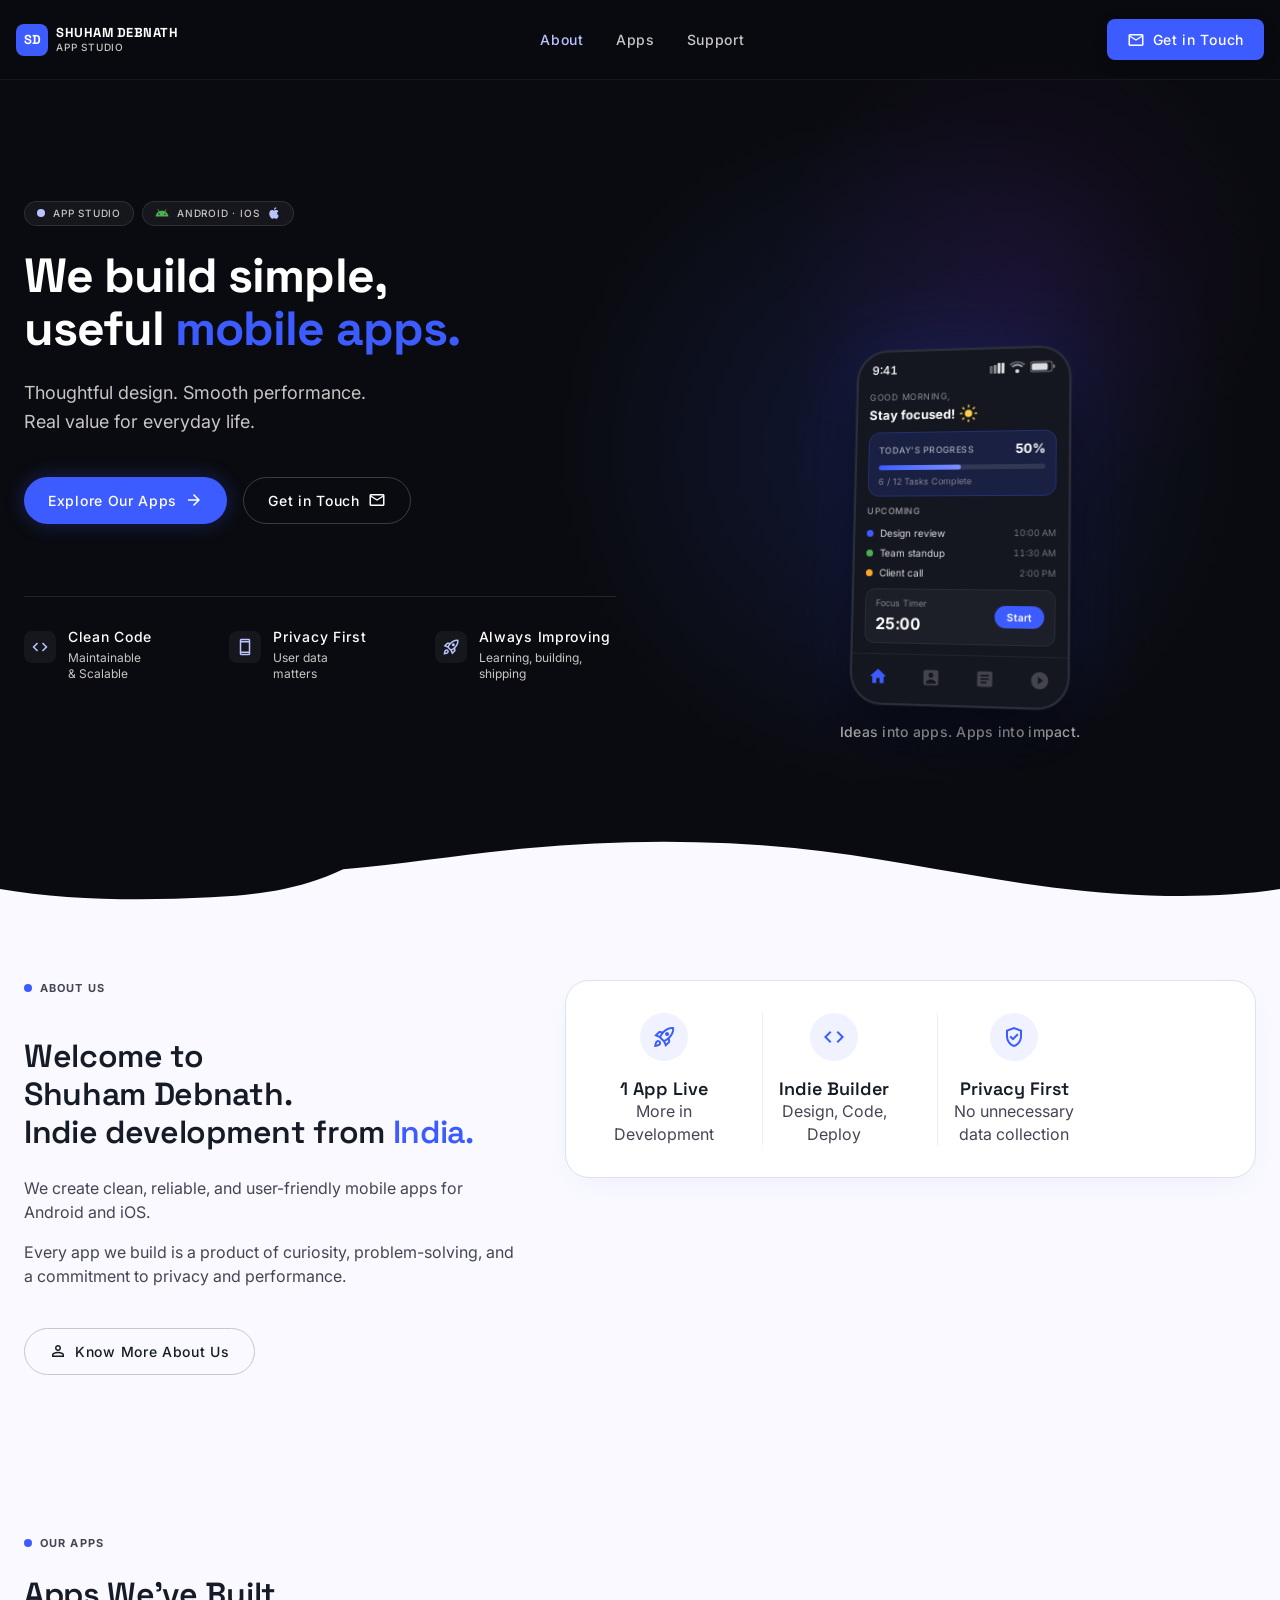
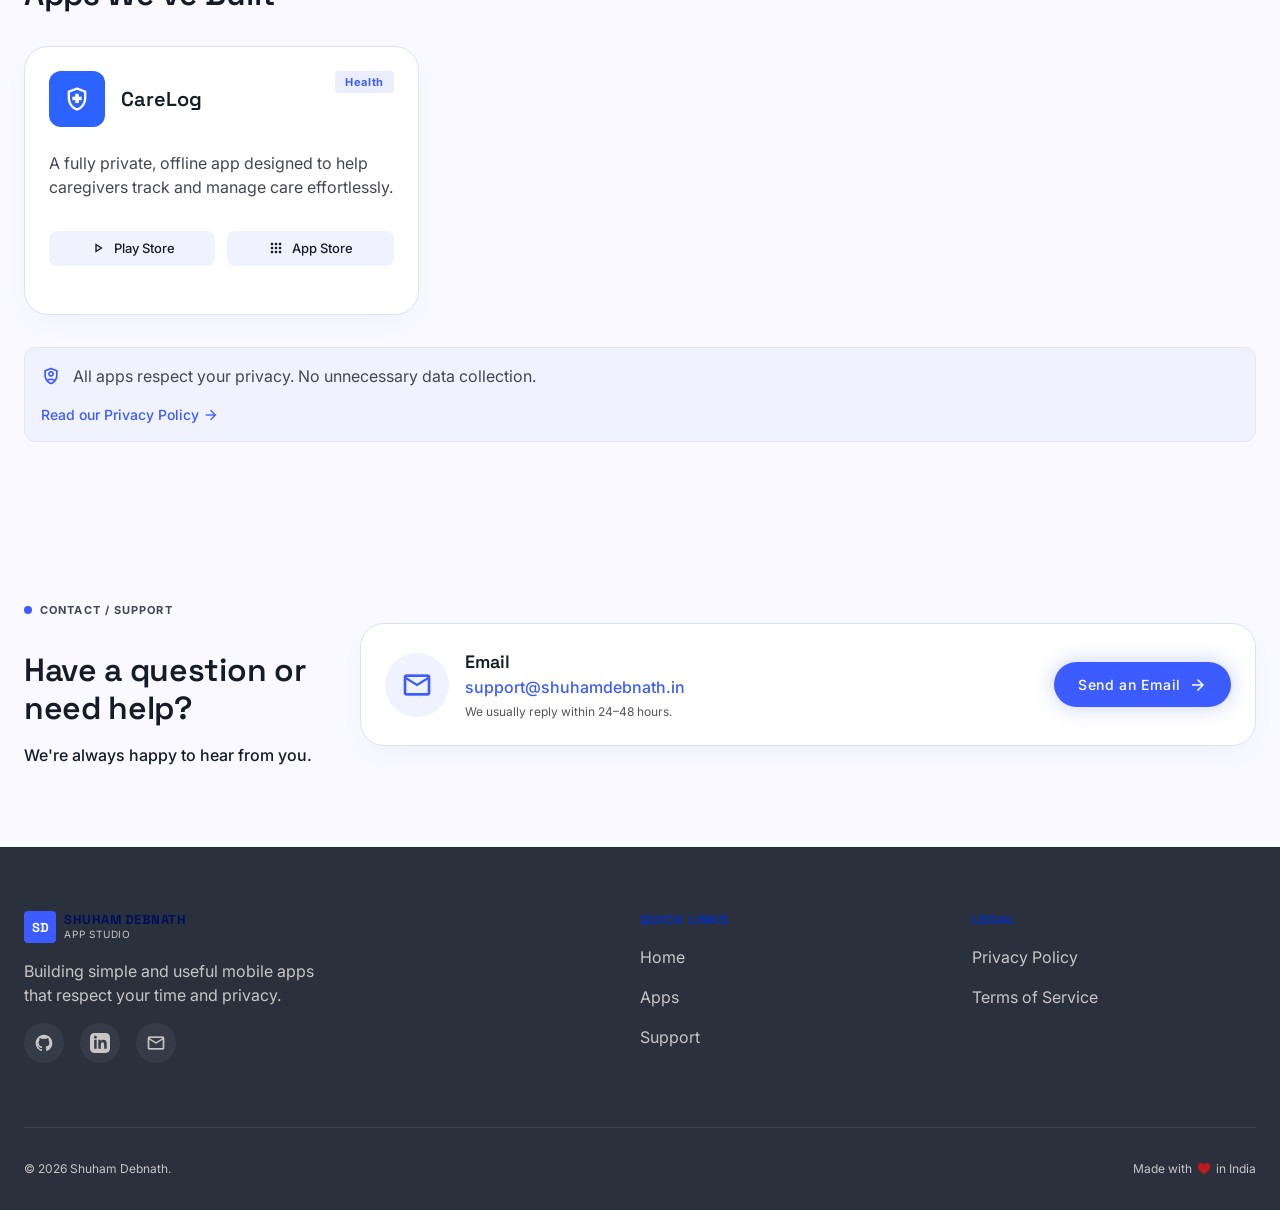
==== commit 3272f9a2: "Update email to support@shuhamdebnath.in and add all project files" ====
--- a/index.html
+++ b/index.html
@@ -413,11 +413,11 @@
                 </div>
                 <div>
                   <div class="contact__email-label">Email</div>
-                  <a class="contact__email-addr" href="mailto:shuhamdev@gmail.com" id="contact-email-link">shuhamdev@gmail.com</a>
+                  <a class="contact__email-addr" href="mailto:support@shuhamdebnath.in" id="contact-email-link">support@shuhamdebnath.in</a>
                   <div class="contact__email-note">We usually reply within 24–48 hours.</div>
                 </div>
               </div>
-              <a class="btn btn-primary" href="mailto:shuhamdev@gmail.com" id="contact-send-email" style="white-space:nowrap;">
+              <a class="btn btn-primary" href="mailto:support@shuhamdebnath.in" id="contact-send-email" style="white-space:nowrap;">
                 Send an Email
                 <span class="material-symbols-outlined" aria-hidden="true" style="font-size:18px;">arrow_forward</span>
               </a>
@@ -462,7 +462,7 @@
                 <path fill-rule="evenodd" clip-rule="evenodd" d="M19 0h-14c-2.761 0-5 2.239-5 5v14c0 2.761 2.239 5 5 5h14c2.762 0 5-2.239 5-5v-14c0-2.761-2.238-5-5-5zm-11 19h-3v-11h3v11zm-1.5-12.268c-.966 0-1.75-.79-1.75-1.764s.784-1.764 1.75-1.764 1.75.79 1.75 1.764-.783 1.764-1.75 1.764zm13.5 12.268h-3v-5.604c0-3.368-4-3.113-4 0v5.604h-3v-11h3v1.765c1.396-2.586 7-2.777 7 2.476v6.759z"/>
               </svg>
             </a>
-            <a class="social-icon" href="mailto:shuhamdev@gmail.com" id="footer-email" aria-label="Email Shuham">
+            <a class="social-icon" href="mailto:support@shuhamdebnath.in" id="footer-email" aria-label="Email Shuham">
               <span class="material-symbols-outlined" aria-hidden="true" style="font-size:20px;">mail</span>
             </a>
           </div>
